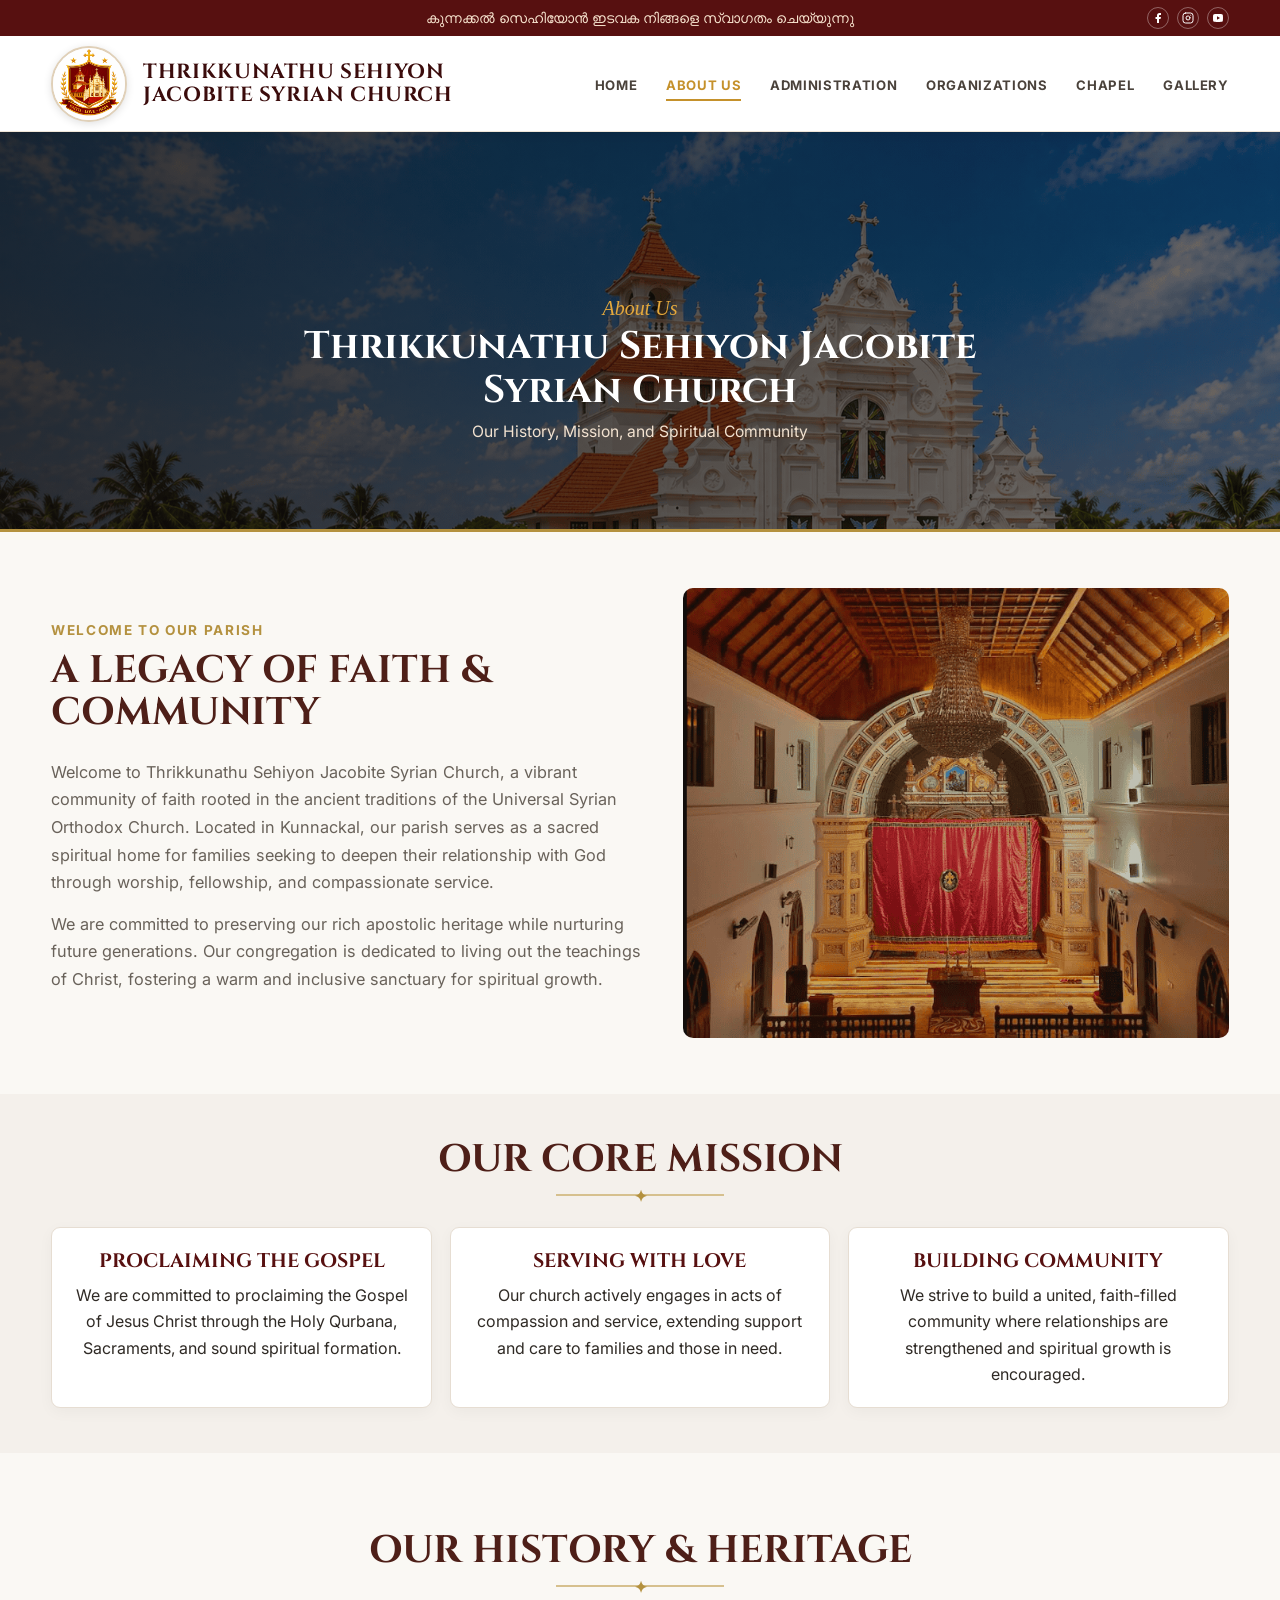
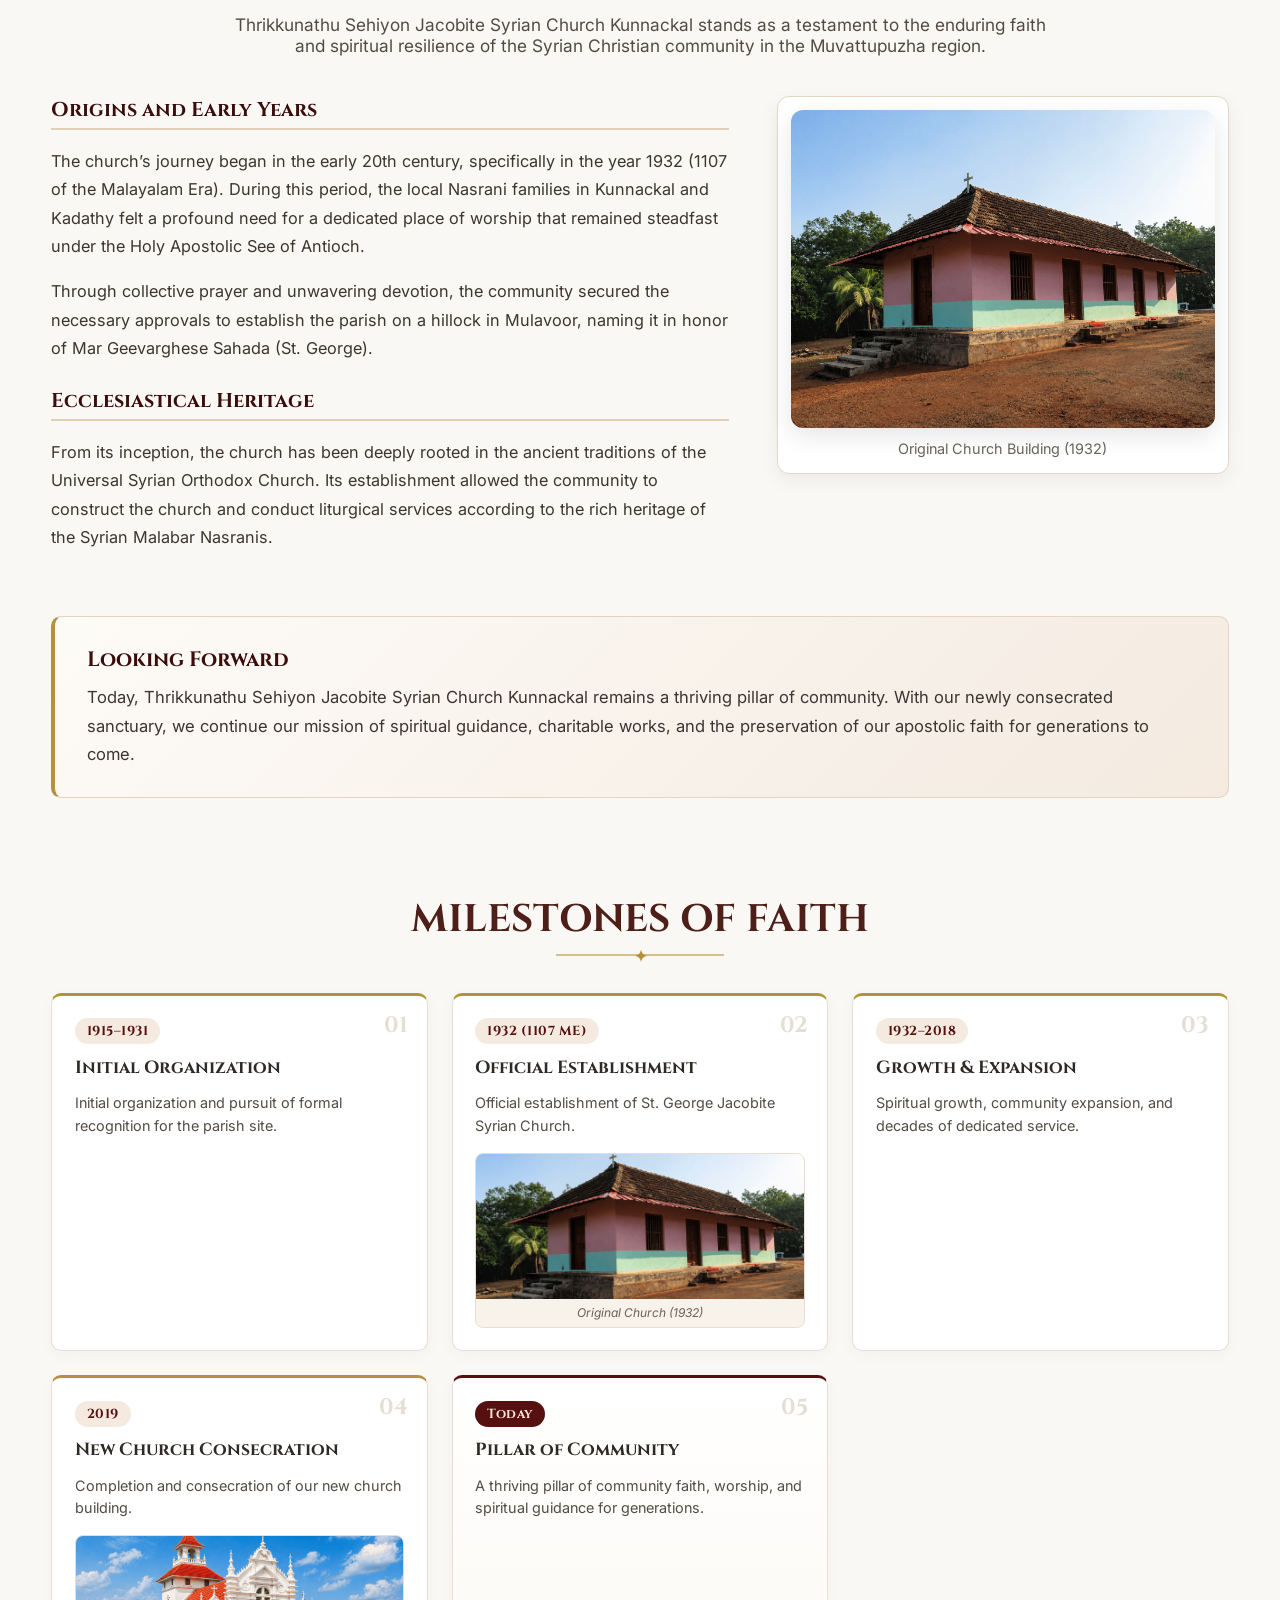
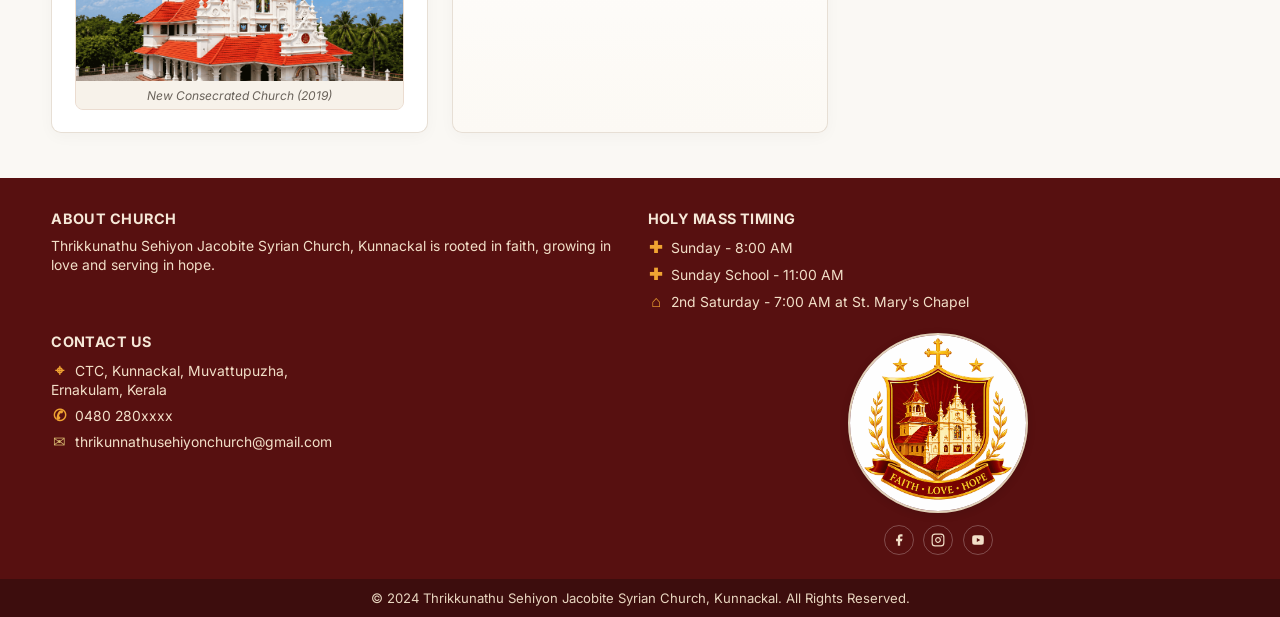
==== about.html @ e8c95713 "changes" ====
<!doctype html>
<html lang="en">

<head>
  <meta charset="UTF-8" />
  <meta name="viewport" content="width=device-width, initial-scale=1.0" />
  <title>About Us - Thrikkunathu Sehiyon Jacobite Syrian Church</title>
  <link rel="preconnect" href="https://fonts.googleapis.com" />
  <link rel="preconnect" href="https://fonts.gstatic.com" crossorigin />
  <link
    href="https://fonts.googleapis.com/css2?family=Cinzel:wght@500;700&family=Inter:wght@400;500;600;700&display=swap"
    rel="stylesheet" />
  <link rel="stylesheet" href="styles.css" />
</head>

<body>
  <header>
    <div class="top-strip">
      <div class="container top-strip-inner">
        <p>കുന്നക്കൽ സെഹിയോൻ ഇടവക നിങ്ങളെ സ്വാഗതം ചെയ്യുന്നു</p>
        <div class="social-icons">
          <a href="https://www.facebook.com/thrikkunnathusehionchurchkunnackal/" target="_blank"
            rel="noopener noreferrer" aria-label="Facebook">
            <svg width="12" height="12" viewBox="0 0 24 24" fill="currentColor">
              <path d="M18 2h-3a5 5 0 0 0-5 5v3H7v4h3v8h4v-8h3l1-4h-4V7a1 1 0 0 1 1-1h3z" />
            </svg>
          </a>
          <a href="https://www.instagram.com/kunnackal_sehiyon_palli/" target="_blank" rel="noopener noreferrer"
            aria-label="Instagram">
            <svg width="12" height="12" viewBox="0 0 24 24" fill="none" stroke="currentColor" stroke-width="2"
              stroke-linecap="round" stroke-linejoin="round">
              <rect x="2" y="2" width="20" height="20" rx="5" ry="5"></rect>
              <path d="M16 11.37A4 4 0 1 1 12.63 8 4 4 0 0 1 16 11.37z"></path>
              <line x1="17.5" y1="6.5" x2="17.51" y2="6.5"></line>
            </svg>
          </a>
          <a href="https://www.youtube.com/watch?v=vTKUabllbGY" target="_blank" rel="noopener noreferrer" aria-label="YouTube">
            <svg width="12" height="12" viewBox="0 0 24 24" fill="currentColor">
              <path
                d="M21.582 6.186a2.506 2.506 0 0 0-1.764-1.774C18.258 4 12 4 12 4s-6.258 0-7.818.412a2.506 2.506 0 0 0-1.764 1.774C2 7.752 2 12 2 12s0 4.248.418 5.814a2.506 2.506 0 0 0 1.764 1.774C5.742 20 12 20 12 20s6.258 0 7.818-.412a2.506 2.506 0 0 0 1.764-1.774C22 16.248 22 12 22 12s0-4.248-.418-5.814zM10 15.464V8.536L16 12l-6 3.464z" />
            </svg>
          </a>
        </div>
      </div>
    </div>

    <div class="nav-wrap">
      <div class="container nav-inner">
        <a class="brand" href="index.html">
          <img class="logo-img" src="assets/images/logos/logo.png" alt="Church logo" />
          <div>
            <h1>THRIKKUNATHU SEHIYON<br /> JACOBITE SYRIAN CHURCH</h1>
          </div>
        </a>
        <input class="menu-toggle" type="checkbox" id="menu-toggle" />
        <label class="menu-btn" for="menu-toggle" aria-label="Toggle menu">
          <span></span>
          <span></span>
          <span></span>
        </label>
        <nav class="site-nav">
          <ul>
            <li><a href="index.html">Home</a></li>
            <li><a class="active" href="about.html">About Us</a></li>
            <li><a href="administration.html">Administration</a></li>
            <li><a href="organizations.html">Organizations</a></li>
            <li><a href="chapel.html">Chapel</a></li>
            <li><a href="gallery.html">Gallery</a></li>
          </ul>
        </nav>
      </div>
    </div>
  </header>

  <main>
    <section class="page-header">
      <div class="container page-header-content">
        <p class="welcome">About Us</p>
        <h2>Thrikkunathu Sehiyon Jacobite Syrian Church</h2>
        <p class="sub">Our History, Mission, and Spiritual Community</p>
      </div>
    </section>
    <section class="about-us section-space">
      <div class="container">
        <div class="about-grid">
          <div class="about-copy">
            <p class="section-tag">Welcome to Our Parish</p>
            <h3>A Legacy of Faith & Community</h3>
            <p>
              Welcome to Thrikkunathu Sehiyon Jacobite Syrian Church, a vibrant community of faith rooted in the ancient
              traditions of the Universal Syrian Orthodox Church. Located in Kunnackal, our parish serves as a sacred
              spiritual home for families seeking to deepen their relationship with God through worship, fellowship, and
              compassionate service.
            </p>
            <p>
              We are committed to preserving our rich apostolic heritage while nurturing future generations. Our
              congregation is dedicated to living out the teachings of Christ, fostering a warm and inclusive sanctuary
              for spiritual growth.
            </p>
          </div>
          <div class="about-image"></div>
        </div>
      </div>
    </section>

    <section class="mission section-space-light">
      <div class="container">
        <h3 class="center-title title-decor">Our Core Mission</h3>
        <div class="mission-grid">
          <div class="mission-card">
            <h4>Proclaiming the Gospel</h4>
            <p>We are committed to proclaiming the Gospel of Jesus Christ through the Holy Qurbana, Sacraments, and
              sound spiritual formation.</p>
          </div>
          <div class="mission-card">
            <h4>Serving with Love</h4>
            <p>Our church actively engages in acts of compassion and service, extending support and care to families and
              those in need.</p>
          </div>
          <div class="mission-card">
            <h4>Building Community</h4>
            <p>We strive to build a united, faith-filled community where relationships are strengthened and spiritual
              growth is encouraged.</p>
          </div>
        </div>
      </div>
    </section>

    <section class="about section-space">
      <div class="container">
        <h3 class="center-title title-decor">Our History & Heritage</h3>
        <p style="text-align: center; max-width: 820px; margin: 0 auto 2.5rem; font-size: 1.08rem; color: #524b43;">
          Thrikkunathu Sehiyon Jacobite Syrian Church Kunnackal stands as a testament to the enduring faith and spiritual
          resilience of the Syrian Christian community in the Muvattupuzha region.
        </p>

        <div class="history-grid">
          <div class="history-text">
            <h4>Origins and Early Years</h4>
            <p>
              The church’s journey began in the early 20th century, specifically in the year 1932 (1107 of the Malayalam
              Era). During this period, the local Nasrani families in Kunnackal and Kadathy felt a profound need for a
              dedicated place of worship that remained steadfast under the Holy Apostolic See of Antioch.
            </p>
            <p>
              Through collective prayer and unwavering devotion, the community secured the necessary approvals to
              establish the parish on a hillock in Mulavoor, naming it in honor of Mar Geevarghese Sahada (St. George).
            </p>

            <h4>Ecclesiastical Heritage</h4>
            <p>
              From its inception, the church has been deeply rooted in the ancient traditions of the Universal Syrian
              Orthodox Church. Its establishment allowed the community to construct the church and conduct liturgical
              services according to the rich heritage of the Syrian Malabar Nasranis.
            </p>
          </div>
          <div class="history-side-image">
            <img src="assets/images/church/oldchurch.png" alt="Original Church Building (1932)" />
            <p>Original Church Building (1932)</p>
          </div>
        </div>

        <div class="about-callout-box">
          <h4>Looking Forward</h4>
          <p>
            Today, Thrikkunathu Sehiyon Jacobite Syrian Church Kunnackal remains a thriving pillar of community. With our newly consecrated
            sanctuary, we continue our mission of spiritual guidance, charitable works, and the preservation of our
            apostolic faith for generations to come.
          </p>
        </div>
      </div>
    </section>

    <section class="milestones section-space-light">
      <div class="container">
        <h3 class="center-title title-decor">Milestones of Faith</h3>
        <div class="milestones-grid">
          <article class="milestone-card">
            <span class="milestone-step">01</span>
            <div class="milestone-header">
              <span class="milestone-year">1915–1931</span>
              <h4>Initial Organization</h4>
            </div>
            <p>Initial organization and pursuit of formal recognition for the parish site.</p>
          </article>

          <article class="milestone-card has-media">
            <span class="milestone-step">02</span>
            <div class="milestone-header">
              <span class="milestone-year">1932 (1107 ME)</span>
              <h4>Official Establishment</h4>
            </div>
            <p>Official establishment of St. George Jacobite Syrian Church.</p>
            <div class="milestone-media">
              <img src="assets/images/church/oldchurch.png" alt="Original Church Building (1932)" />
              <span class="media-tag">Original Church (1932)</span>
            </div>
          </article>

          <article class="milestone-card">
            <span class="milestone-step">03</span>
            <div class="milestone-header">
              <span class="milestone-year">1932–2018</span>
              <h4>Growth & Expansion</h4>
            </div>
            <p>Spiritual growth, community expansion, and decades of dedicated service.</p>
          </article>

          <article class="milestone-card has-media">
            <span class="milestone-step">04</span>
            <div class="milestone-header">
              <span class="milestone-year">2019</span>
              <h4>New Church Consecration</h4>
            </div>
            <p>Completion and consecration of our new church building.</p>
            <div class="milestone-media">
              <img src="assets/images/church/newchurch.png" alt="Newly Consecrated Church (2019)" />
              <span class="media-tag">New Consecrated Church (2019)</span>
            </div>
          </article>

          <article class="milestone-card current">
            <span class="milestone-step">05</span>
            <div class="milestone-header">
              <span class="milestone-year current-tag">Today</span>
              <h4>Pillar of Community</h4>
            </div>
            <p>A thriving pillar of community faith, worship, and spiritual guidance for generations.</p>
          </article>
        </div>
      </div>
    </section>
    <footer>
      <div class="footer-main">
        <div class="container footer-grid">
          <div class="footer-about">
            <h6>About Church</h6>
            <p>
              Thrikkunathu Sehiyon Jacobite Syrian Church, Kunnackal is rooted
              in faith, growing in love and serving in hope.
            </p>
          </div>
          <div class="footer-mass">
            <h6>Holy Mass Timing</h6>
            <p><span class="ficon ficon-contact">✚</span>Sunday - 8:00 AM</p>
            <p><span class="ficon ficon-contact">✚</span>Sunday School - 11:00 AM</p>
            <p><span class="ficon ficon-contact">⌂</span>2nd Saturday - 7:00 AM at St. Mary's Chapel</p>
          </div>
          <div class="footer-contact">
            <h6>Contact Us</h6>
            <p>
              <span class="ficon ficon-contact">⌖</span>CTC, Kunnackal, Muvattupuzha,<br />
              Ernakulam, Kerala
            </p>
            <p><span class="ficon ficon-contact">✆</span>0480 280xxxx</p>
            <p><span class="ficon">✉</span><a href="mailto:thrikunnathusehiyonchurch@gmail.com">thrikunnathusehiyonchurch@gmail.com</a></p>
          </div>

          <div class="footer-brand">
            <div class="footer-logos">
              <img class="logo-img lg" src="assets/images/logos/logo.png" alt="Church logo" />
            </div>
            <!-- <p>THRIKKUNATHU SEHIYON JACOBITE SYRIAN CHURCH KUNNACKAL</p> -->
            <div class="footer-social-links">
              <a href="https://www.facebook.com/thrikkunnathusehionchurchkunnackal/" target="_blank"
                rel="noopener noreferrer" aria-label="Facebook">
                <svg width="14" height="14" viewBox="0 0 24 24" fill="currentColor">
                  <path d="M18 2h-3a5 5 0 0 0-5 5v3H7v4h3v8h4v-8h3l1-4h-4V7a1 1 0 0 1 1-1h3z" />
                </svg>
              </a>
              <a href="https://www.instagram.com/kunnackal_sehiyon_palli/" target="_blank" rel="noopener noreferrer"
                aria-label="Instagram">
                <svg width="14" height="14" viewBox="0 0 24 24" fill="none" stroke="currentColor" stroke-width="2"
                  stroke-linecap="round" stroke-linejoin="round">
                  <rect x="2" y="2" width="20" height="20" rx="5" ry="5"></rect>
                  <path d="M16 11.37A4 4 0 1 1 12.63 8 4 4 0 0 1 16 11.37z"></path>
                  <line x1="17.5" y1="6.5" x2="17.51" y2="6.5"></line>
                </svg>
              </a>
              <a href="https://www.youtube.com/watch?v=vTKUabllbGY" target="_blank" rel="noopener noreferrer" aria-label="YouTube">
                <svg width="14" height="14" viewBox="0 0 24 24" fill="currentColor">
                  <path
                    d="M21.582 6.186a2.506 2.506 0 0 0-1.764-1.774C18.258 4 12 4 12 4s-6.258 0-7.818.412a2.506 2.506 0 0 0-1.764 1.774C2 7.752 2 12 2 12s0 4.248.418 5.814a2.506 2.506 0 0 0 1.764 1.774C5.742 20 12 20 12 20s6.258 0 7.818-.412a2.506 2.506 0 0 0 1.764-1.774C22 16.248 22 12 22 12s0-4.248-.418-5.814zM10 15.464V8.536L16 12l-6 3.464z" />
                </svg>
              </a>
            </div>
          </div>
        </div>
      </div>
      <div class="copyright">
        © 2024 Thrikkunathu Sehiyon Jacobite Syrian Church, Kunnackal. All
        Rights Reserved.
      </div>
    </footer>
</body>

</html>
---- styles.css ----
:root {
  --maroon: #571010;
  --gold: #b4913f;
  --text: #2f2a25;
  --muted: #69625a;
  --cream: #f4f0eb;
  --white: #ffffff;
}

* {
  box-sizing: border-box;
}

img {
  max-width: 100%;
  height: auto;
  display: block;
}

body {
  margin: 0;
  font-family: "Inter", sans-serif;
  color: var(--text);
  background: #faf8f4;
}

.container {
  width: min(1180px, 92%);
  margin: 0 auto;
}

.top-strip {
  background: var(--maroon);
  color: #f8e4cf;
  font-size: 0.88rem;
}

.top-strip-inner {
  min-height: 36px;
  display: flex;
  align-items: center;
  justify-content: center;
  gap: 1rem;
  position: relative;
}

.top-strip p {
  margin: 0;
  text-align: center;
}

.social-icons {
  display: flex;
  gap: 0.5rem;
  position: absolute;
  right: 0;
}

.social-icons a {
  width: 22px;
  height: 22px;
  border-radius: 50%;
  display: grid;
  place-items: center;
  text-decoration: none;
  color: #fff;
  font-weight: 700;
  border: 1px solid rgba(255, 255, 255, 0.35);
  transition: all 0.2s ease;
}

.social-icons a:hover {
  background: rgba(255, 255, 255, 0.2);
  border-color: rgba(255, 255, 255, 0.85);
  transform: translateY(-1px);
}

.social-icons a svg {
  display: block;
}

.footer-social-links {
  display: flex;
  justify-content: center;
  gap: 0.6rem;
  margin-top: 0.75rem;
}

.footer-social-links a {
  width: 30px;
  height: 30px;
  border-radius: 50%;
  display: grid;
  place-items: center;
  color: #f2dfc8;
  border: 1px solid rgba(255, 255, 255, 0.25);
  text-decoration: none;
  transition: all 0.2s ease;
}

.footer-social-links a:hover {
  background: rgba(255, 255, 255, 0.15);
  color: #fff;
  border-color: #d9ba72;
  transform: translateY(-2px);
}

.footer-social-links a svg {
  display: block;
}


header {
  position: relative;
  z-index: 100;
  background: #ffffff;
  box-shadow: 0 3px 12px rgba(0, 0, 0, 0.08);
}

.nav-wrap {
  position: relative;
  background: #ffffff;
  border-bottom: 1px solid #f0e6d8;
}

.nav-inner {
  min-height: 90px;
  display: flex;
  align-items: center;
  justify-content: space-between;
  gap: 1.4rem;
  padding: 0.6rem 0;
}

.brand {
  text-decoration: none;
  display: flex;
  align-items: center;
  gap: 1rem;
  color: inherit;
}

.logo-img {
  width: 76px;
  height: 76px;
  border-radius: 50%;
  border: 2px solid #e0d0b8;
  box-shadow: 0 2px 8px rgba(0, 0, 0, 0.12);
  object-fit: cover;
  background: #ffffff;
  display: block;
}

.logo-img.lg {
  width: 180px;
  height: 180px;
  border-radius: 50%;
  background-size: cover;
}

.brand h1 {
  margin: 0;
  font: 700 clamp(1.15rem, 1.6vw, 1.7rem) / 1.1 "Cinzel", serif;
  letter-spacing: 0.03em;
  color: #3b0c0c;
  text-transform: uppercase;
}

.brand p {
  margin: 0.35rem 0 0;
  font-size: 0.68rem;
  font-weight: 700;
  letter-spacing: 0.14em;
  color: #c5912b;
  text-align: center;
  text-transform: uppercase;
}

.brand p::before {
  content: "+ \2014\a0";
}

.brand p::after {
  content: "\a0\2014 +";
}

nav ul {
  margin: 0;
  padding: 0;
  list-style: none;
  display: flex;
  flex-wrap: wrap;
  justify-content: flex-end;
  align-items: center;
  gap: 1.8rem;
}

nav a {
  text-decoration: none;
  color: #4a423b;
  text-transform: uppercase;
  font-size: 0.82rem;
  font-weight: 700;
  letter-spacing: 0.05em;
  padding-bottom: 0.4rem;
  border-bottom: 2px solid transparent;
  transition: all 0.2s ease;
}

nav a.active,
nav a:hover {
  color: #c5912b;
  border-bottom-color: #c5912b;
}

.menu-toggle,
.menu-btn {
  display: none;
}

.hero {
  width: 100%;
  margin-inline: auto;
  aspect-ratio: 1320 / 680;
  min-height: 520px;
  background:
    url("assets/images/heroes/hero1.png") center 82% / cover no-repeat;
  position: relative;
  border-radius: 6px;
  overflow: hidden;
  max-height: 875px;
}

/* Inner Pages Compact Banner */
.page-header {
  background:
    linear-gradient(to right, rgba(16, 12, 10, 0.82) 0%, rgba(16, 12, 10, 0.6) 100%),
    url("assets/images/heroes/hero1.png") center 10% / cover no-repeat;
  padding-top: 135px;
  padding-bottom: 3.5rem;
  min-height: 400px;
  display: flex;
  align-items: center;
  justify-content: center;
  color: #ffffff;
  text-align: center;
  position: relative;
  border-bottom: 3px solid var(--gold);
}

.page-header-content {
  max-width: 800px;
  margin: 0 auto;
}

.page-header .welcome {
  color: #e5a93c;
  font-size: 1.25rem;
  margin-bottom: 0.3rem;
}

.page-header h2 {
  margin: 0.2rem 0 0.5rem;
  font: 700 clamp(1.6rem, 3vw, 2.4rem) / 1.15 "Cinzel", serif;
  color: #ffffff;
}

.page-header .sub {
  color: #f2e2d0;
  font-size: 0.98rem;
  margin: 0;
}

.hero-overlay {
  height: 100%;
  min-height: 100%;
  background: linear-gradient(to right, rgba(16, 12, 10, 0.78) 0%, rgba(16, 12, 10, 0.4) 55%, rgba(16, 12, 10, 0.05) 100%);
  display: flex;
  flex-direction: column;
  justify-content: center;
  padding-top: clamp(2rem, 4vw, 4rem);
  padding-bottom: clamp(0.8rem, 2vw, 1.8rem);
}

.hero-content {
  color: #f6ede2;
  padding-block: clamp(1rem, 2.2vw, 2.2rem);
}

.hero-content>* {
  max-width: 620px;
}

.welcome {
  margin: 0;
  font-family: Georgia, "Times New Roman", serif;
  font-style: italic;
  font-size: clamp(1.4rem, 2.2vw, 2rem);
  color: #f3a209;
}

.hero h2,
.hero .sub {
  transition: opacity 0.38s ease, transform 0.38s cubic-bezier(0.165, 0.84, 0.44, 1);
  will-change: opacity, transform;
}

.hero-content.text-animating h2,
.hero-content.text-animating .sub {
  opacity: 0;
  transform: translateY(10px);
}

.hero h2 {
  margin: 0.5rem 0 0.8rem;
  font: 700 clamp(1.7rem, 3.4vw, 3rem) / 1.16 "Cinzel", serif;
}

.sub {
  margin: 0;
  font-size: clamp(0.95rem, 1.3vw, 1.12rem);
  line-height: 1.45;
}

.btn-primary,
.btn-outline {
  display: inline-block;
  margin-top: 1.5rem;
  text-decoration: none;
  text-transform: uppercase;
  letter-spacing: 0.05em;
  font-weight: 600;
  font-size: 0.85rem;
  border-radius: 4px;
  transition: 0.2s ease;
}

.btn-primary {
  background: #6d2020;
  color: #fff;
  padding: 0.85rem 1.1rem;
}

.btn-primary:hover {
  background: #853434;
}

/* Hero Overlay Quick Info Floating Cards */
.hero-cards-wrap {
  margin-top: auto;
  margin-bottom: 1.2rem;
  z-index: 5;
}

.hero-cards-grid {
  display: grid;
  grid-template-columns: repeat(auto-fit, minmax(260px, 1fr));
  gap: 1.1rem;
}

.hero-card {
  background: rgba(30, 20, 14, 0.88);
  backdrop-filter: blur(16px);
  -webkit-backdrop-filter: blur(16px);
  border: 1px solid rgba(229, 169, 60, 0.35);
  border-radius: 12px;
  padding: 1.15rem 1.25rem;
  display: flex;
  align-items: flex-start;
  gap: 0.9rem;
  color: #ffffff;
  transition: all 0.3s cubic-bezier(0.165, 0.84, 0.44, 1);
  box-shadow: 0 8px 24px rgba(0, 0, 0, 0.28);
}

.hero-card:hover {
  transform: translateY(-4px);
  background: rgba(28, 20, 14, 0.72);
  border-color: rgba(229, 169, 60, 0.65);
  box-shadow: 0 12px 30px rgba(0, 0, 0, 0.4);
}

.hero-card.highlight-card {
  background: rgba(18, 14, 10, 0.55);
  border-color: rgba(229, 169, 60, 0.45);
}

.hero-card-icon {
  font-size: 1.45rem;
  line-height: 1;
  background: rgba(255, 255, 255, 0.12);
  width: 42px;
  height: 42px;
  border-radius: 50%;
  display: grid;
  place-items: center;
  flex-shrink: 0;
  border: 1px solid rgba(255, 255, 255, 0.2);
}

.hero-card-info {
  flex: 1;
}

.hero-card-tag {
  display: block;
  font-size: 0.68rem;
  font-weight: 700;
  text-transform: uppercase;
  letter-spacing: 0.1em;
  color: #e5a93c;
  margin-bottom: 0.2rem;
}

.hero-card h4 {
  margin: 0 0 0.3rem;
  font: 700 1.02rem "Cinzel", serif;
  color: #ffffff;
  line-height: 1.25;
}

.hero-card p {
  margin: 0;
  font-size: 0.86rem;
  line-height: 1.4;
  color: rgba(255, 255, 255, 0.92);
}

.verse-quote {
  font-style: italic;
  font-family: Georgia, serif;
}

.verse-ref,
.qurbana-loc,
.visit-dist {
  display: block;
  font-size: 0.76rem;
  color: rgba(255, 255, 255, 0.72);
  margin-top: 0.25rem;
}

.qurbana-time {
  font-weight: 600;
  color: #f8e4cf;
}

.btn-primary:hover {
  background: #853434;
}

.slider-dots {
  margin-top: auto;
  padding-bottom: 0.5rem;
  text-align: center;
}

.slider-dots span {
  width: 10px;
  height: 10px;
  margin-inline: 4px;
  border-radius: 50%;
  display: inline-block;
  background: rgba(255, 255, 255, 0.5);
}

.slider-dots span.active {
  background: #fff;
}

.section-space {
  padding: 3.5rem 0;
}

.section-space-light {
  padding: 2.8rem 0;
  background: var(--cream);
}

/* Mass Video Recording Section */
.mass-recording {
  background: #ffffff;
  text-align: center;
}

.video-container {
  max-width: 800px;
  margin: 1.5rem auto 0;
  position: relative;
  width: 100%;
  aspect-ratio: 16 / 9;
  border-radius: 12px;
  overflow: hidden;
  box-shadow: 0 10px 30px rgba(0, 0, 0, 0.12);
  background: #000;
}

.video-container iframe {
  position: absolute;
  top: 0;
  left: 0;
  width: 100%;
  height: 100%;
  border: 0;
}


/* Milestones Section Styling - Modern Compact Grid */
.milestones {
  background: #faf8f4;
}

.milestones-grid {
  display: grid;
  grid-template-columns: repeat(auto-fit, minmax(280px, 1fr));
  gap: 1.5rem;
  margin-top: 2.2rem;
  align-items: stretch;
}

.milestone-card {
  background: var(--white);
  border: 1px solid #e7dfd5;
  border-top: 3px solid var(--gold);
  border-radius: 10px;
  padding: 1.4rem 1.4rem;
  position: relative;
  display: flex;
  flex-direction: column;
  box-shadow: 0 4px 15px rgba(0, 0, 0, 0.03);
  transition: all 0.28s ease;
}

.milestone-card:hover {
  transform: translateY(-4px);
  box-shadow: 0 10px 25px rgba(87, 16, 16, 0.1);
  border-color: var(--gold);
}

.milestone-card.current {
  border-top-color: var(--maroon);
  background: linear-gradient(180deg, #ffffff 0%, #fcf9f4 100%);
}

.milestone-step {
  position: absolute;
  top: 1.1rem;
  right: 1.2rem;
  font-family: "Cinzel", serif;
  font-size: 1.4rem;
  font-weight: 700;
  color: #e5ded4;
  line-height: 1;
}

.milestone-header {
  margin-bottom: 0.8rem;
}

.milestone-year {
  display: inline-block;
  background: #f4eae0;
  color: var(--maroon);
  font-family: "Cinzel", serif;
  font-weight: 700;
  font-size: 0.82rem;
  padding: 0.25rem 0.75rem;
  border-radius: 14px;
  margin-bottom: 0.5rem;
  letter-spacing: 0.04em;
}

.milestone-year.current-tag {
  background: var(--maroon);
  color: #f8e4cf;
}

.milestone-card h4 {
  margin: 0.2rem 0 0;
  font: 700 1.1rem "Cinzel", serif;
  color: var(--text);
}

.milestone-card p {
  margin: 0;
  font-size: 0.9rem;
  line-height: 1.55;
  color: #524c44;
}

.milestone-media {
  margin-top: 1rem;
  border-radius: 8px;
  overflow: hidden;
  background: #f5f0e8;
  border: 1px solid #ebdcd0;
}

.milestone-media img {
  width: 100%;
  height: 145px;
  object-fit: cover;
  display: block;
  transition: transform 0.35s ease;
}

.milestone-card:hover .milestone-media img {
  transform: scale(1.05);
}

.media-tag {
  display: block;
  padding: 0.4rem 0.6rem;
  font-size: 0.75rem;
  font-style: italic;
  color: var(--muted);
  text-align: center;
  background: #f7f2ea;
}

.about {
  padding-top: 4.8rem;
  position: relative;
  z-index: 1;
}

.about-grid {
  display: grid;
  grid-template-columns: 1.1fr 1fr;
  gap: 2rem;
  align-items: center;
}

.about-image {
  min-height: 450px;
  border-radius: 10px;
  background:
    linear-gradient(rgba(54, 40, 20, 0.25), rgba(54, 40, 20, 0.25)),
    url("assets/images/about/about.png") center 56% / cover no-repeat;
}

.about-copy .section-tag {
  color: var(--gold);
  text-transform: uppercase;
  font-weight: 700;
  font-size: 0.85rem;
  letter-spacing: 0.12em;
  margin-bottom: 0.5rem;
  display: block;
}

h3 {
  margin: 0 0 0.9rem;
  font: 700 2.4rem/1.1 "Cinzel", serif;
  color: #4e1f18;
  text-transform: uppercase;
}

.highlight-text {
  color: var(--gold);
  font-size: 1.15em;
  display: inline-block;
  line-height: 1;
}

.about-copy h3 {
  font-size: clamp(1.8rem, 3vw, 2.6rem);
  margin-bottom: 1.5rem;
}

.about-copy p {
  color: var(--muted);
  font-size: 1.02rem;
  line-height: 1.7;
  margin: 0 0 0.85rem;
}

.btn-outline {
  color: #4a3820;
  border: 1px solid #ccb995;
  padding: 0.75rem 1rem;
}

.btn-outline:hover {
  background: #f6efe3;
}

/* About Page Specific Layout & Typography */
.mission-grid {
  display: grid;
  grid-template-columns: repeat(3, minmax(0, 1fr));
  gap: 1.5rem;
  margin-top: 1.8rem;
}

.mission-card {
  background: #ffffff;
  border: 1px solid #ebdcd0;
  border-top: 3px solid var(--maroon);
  border-radius: 10px;
  padding: 1.75rem 1.5rem;
  box-shadow: 0 4px 15px rgba(0, 0, 0, 0.04);
  transition: all 0.3s ease;
}

.mission-card:hover {
  transform: translateY(-4px);
  box-shadow: 0 10px 25px rgba(0, 0, 0, 0.08);
  border-top-color: var(--gold);
}

.mission-card h4 {
  margin: 0 0 0.75rem;
  font: 700 1.22rem "Cinzel", serif;
  color: #3b0c0c;
}

.mission-card p {
  margin: 0;
  font-size: 0.98rem;
  line-height: 1.65;
  color: #4a423b;
}

.history-grid {
  display: grid;
  grid-template-columns: 1.2fr 0.8fr;
  gap: 2.5rem;
  align-items: flex-start;
  margin-top: 1.5rem;
}

.history-text h4 {
  margin: 1.5rem 0 0.6rem;
  font: 700 1.25rem "Cinzel", serif;
  color: #3b0c0c;
  border-bottom: 2px solid #e0d0b8;
  padding-bottom: 0.35rem;
}

.history-text h4:first-child {
  margin-top: 0;
}

.history-text p {
  font-size: 1.02rem;
  line-height: 1.75;
  color: #3c3530;
  margin-bottom: 1rem;
}

.history-side-image {
  background: #ffffff;
  border: 1px solid #e2d7c7;
  border-radius: 12px;
  padding: 0.8rem;
  box-shadow: 0 6px 20px rgba(0, 0, 0, 0.06);
}

.history-side-image img {
  width: 100%;
  border-radius: 8px;
  display: block;
}

.history-side-image p {
  margin: 0.6rem 0 0.2rem;
  font-size: 0.85rem;
  color: #706557;
  text-align: center;
}

.about-callout-box {
  background: linear-gradient(135deg, #fdfbf7 0%, #f4eae0 100%);
  border: 1px solid #e2d4c0;
  border-left: 4px solid var(--gold);
  border-radius: 10px;
  padding: 1.8rem 2rem;
  margin-top: 2.5rem;
}

.about-callout-box h4 {
  margin: 0 0 0.6rem;
  font: 700 1.3rem "Cinzel", serif;
  color: #3b0c0c;
}

.about-callout-box p {
  margin: 0;
  font-size: 1.04rem;
  line-height: 1.7;
  color: #3c3530;
}

.timeline {
  position: relative;
  max-width: 800px;
  margin: 0 auto;
  padding: 2rem 0;
}

.timeline::before {
  content: '';
  position: absolute;
  left: 50%;
  top: 0;
  bottom: 0;
  width: 2px;
  background: var(--gold);
  transform: translateX(-50%);
}

.timeline-item {
  position: relative;
  margin-bottom: 2rem;
  width: 50%;
  padding-right: 2rem;
}

.timeline-item:nth-child(even) {
  left: 50%;
  padding-left: 2rem;
  padding-right: 0;
}

.timeline-item::before {
  content: '';
  position: absolute;
  top: 1rem;
  right: -0.5rem;
  width: 1rem;
  height: 1rem;
  background: var(--gold);
  border-radius: 50%;
  border: 3px solid #fff;
  box-shadow: 0 0 0 3px var(--maroon);
}

.timeline-item:nth-child(even)::before {
  left: -0.5rem;
  right: auto;
}

.timeline-content {
  background: #fff;
  padding: 1.5rem;
  border-radius: 8px;
  box-shadow: 0 2px 10px rgba(0, 0, 0, 0.1);
  border-left: 4px solid var(--gold);
}

.timeline-content h4 {
  margin: 0 0 0.5rem;
  color: var(--maroon);
  font-size: 1.1rem;
  font-weight: 600;
}

.timeline-content p {
  margin: 0;
  color: var(--muted);
  line-height: 1.6;
}

.center-title {
  text-align: center;
  margin-bottom: 1.55rem;
}

.title-decor {
  position: relative;
  padding-bottom: 1.05rem;
}

.title-decor::before {
  content: "";
  position: absolute;
  left: 50%;
  bottom: 0.14rem;
  transform: translateX(-50%);
  width: 168px;
  height: 2px;
  background: #d6c08e;
}

.title-decor::after {
  content: "✦";
  position: absolute;
  left: 50%;
  bottom: -0.45rem;
  transform: translateX(-50%);
  color: #b4913f;
  font-size: 1rem;
  line-height: 1;
  padding-inline: 0.45rem;
}

.mass .title-decor::after {
  background: var(--cream);
}

.people .title-decor::after {
  background: #faf8f4;
}

.mass-grid {
  display: grid;
  grid-template-columns: repeat(3, minmax(0, 1fr));
  gap: 1.1rem;
}

.mass-card {
  background: #fff;
  border: 1px solid #e6ddd2;
  border-radius: 9px;
  padding: 1.25rem 1.35rem;
  display: flex;
  align-items: center;
  gap: 1.1rem;
}

.mass-icon {
  width: 82px;
  height: 82px;
  background: #5d1a1a;
  color: #fff;
  border-radius: 50%;
  display: grid;
  place-items: center;
  font-size: 1.95rem;
  flex-shrink: 0;
}

.mass-icon img {
  width: 54%;
  height: 54%;
  object-fit: contain;
  display: block;
}

.mass-card h4 {
  margin: 0;
  font: 700 1.22rem "Cinzel", serif;
  text-transform: uppercase;
}

.mass-card p {
  margin: 0.25rem 0;
  font-size: 1rem;
}

.mass-card strong {
  font-size: 1.12rem;
}

.people-grid {
  display: grid;
  grid-template-columns: repeat(5, minmax(0, 1fr));
  gap: 0.95rem;
}

.people-grid.center {
  display: flex;
  flex-wrap: wrap;
  justify-content: center;
}

.people-grid.center .person-card {
  flex: 0 1 210px;
}

.person-card {
  background: #fff;
  border: 1px solid #e5ddd2;
  border-radius: 6px;
  text-align: center;
  padding: 0.75rem 0.65rem 0.85rem;
}

.thumb {
  width: 100%;
  aspect-ratio: 1 / 1;
  border-radius: 4px;
  background-color: #d9d5ce;
  background-position: center;
  background-size: cover;
  background-repeat: no-repeat;
}

.thumb-vicar {
  background-image: url("assets/images/people/vicar.png");
  background-position: top;
}

.thumb-priest {
  background-image: url("assets/images/people/priest.jpg");
}

.thumb-trustee-1 {
  background-image: url("assets/images/people/trustee-1.png");
}

.thumb-trustee-2 {
  background-image: url("assets/images/people/trustee-2.jpeg");
}

.thumb-committee {
  background-image: url("assets/images/people/committee.jpg");
}

.thumb-committee-1 {
  background-image: url("assets/images/people/committee-member1.png");
}

.thumb-committee-2 {
  background-image: url("assets/images/people/committee-member2.png");
}

.thumb-committee-3 {
  background-image: url("assets/images/people/committee-member3.jpg");
}

.thumb-committee-4 {
  background-image: url("assets/images/people/committee-member4.jpg");
}

.thumb-committee-5 {
  background-image: url("assets/images/people/committee-member5.jpg");
}

.thumb-committee-6 {
  background-image: url("assets/images/people/committee-member6.jpg");
}

.thumb-committee-7 {
  background-image: url("assets/images/people/committee-member7.jpg");
}

.thumb-committee-8 {
  background-image: url("assets/images/people/committee-member8.jpg");
}

.thumb-committee-9 {
  background-image: url("assets/images/people/committee-member8.jpg");
}

.thumb-committee-10 {
  background-image: url("assets/images/people/committee-member10.jpg");
}

.thumb-advisory-committee-1 {
  background-image: url("assets/images/people/advisory-committee-member1.png");
}

.thumb-advisory-committee-2 {
  background-image: url("assets/images/people/advisory-committee-member2.jpg");
}

.thumb-advisory-committee-3 {
  background-image: url("assets/images/people/advisory-committee-member3.jpg");
}

.thumb-kappiyar-1 {
  background-image: url("assets/images/people/kappiyar1.jpg");
}

.thumb-kappiyar-2 {
  background-image: url("assets/images/people/kappiyar1.jpg");
}

.thumb-kappiyar-3 {
  background-image: url("assets/images/people/kappiyar3.jpg");
}

.thumb-kappiyar-4 {
  background-image: url("assets/images/people/kappiyar3.jpg");
}

.thumb-kappiyar-5 {
  background-image: url("assets/images/people/kappiyar5.jpg");
}

.person-card h5 {
  margin: 0 0 0.5rem;
  font: 700 0.84rem "Cinzel", serif;
  color: #3f221c;
  letter-spacing: 0.01em;
  text-transform: uppercase;
}

.person-card p {
  margin: 0.48rem 0 0;
  color: #4f4a44;
  font-size: 0.9rem;
}

.people-note {
  margin: 0.9rem 0 0;
  text-align: center;
  color: #686159;
  font-size: 0.95rem;
}

.mission-grid {
  display: grid;
  grid-template-columns: repeat(3, minmax(0, 1fr));
  gap: 1.1rem;
}

.mission-card {
  background: #fff;
  border: 1px solid #e6ddd2;
  border-radius: 9px;
  padding: 1.25rem 1.35rem;
  text-align: center;
}

.mission-card h4 {
  margin: 0 0 0.5rem;
  font: 700 1.22rem "Cinzel", serif;
  text-transform: uppercase;
  color: var(--maroon);
}

.mission-card p {
  margin: 0;
  font-size: 1rem;
  color: var(--text);
}

@media (max-width: 720px) {
  .mission-card {
    padding: 1rem;
  }

  .mission-card h4 {
    font-size: 1rem;
    margin-bottom: 0.75rem;
  }

  .mission-card p {
    font-size: 0.9rem;
    line-height: 1.4;
  }

  .section-space {
    padding: 2rem 0;
  }

  .section-space-light {
    padding: 1.8rem 0;
  }

  .about p {
    font-size: 0.95rem;
    line-height: 1.6;
    margin-bottom: 1.2rem;
  }
}

.gallery-grid {
  display: grid;
  grid-template-columns: repeat(auto-fit, minmax(300px, 1fr));
  gap: 1.5rem;
}

.gallery-item {
  position: relative;
  border-radius: 10px;
  overflow: hidden;
  background: #f5f5f5;
  aspect-ratio: 4 / 3;
}

.gallery-item img {
  width: 100%;
  height: 100%;
  object-fit: cover;
  display: block;
  transition: transform 0.3s ease;
}

.gallery-item:hover img {
  transform: scale(1.05);
}

.gallery-overlay {
  position: absolute;
  bottom: 0;
  left: 0;
  right: 0;
  background: linear-gradient(to top, rgba(0, 0, 0, 0.8), transparent);
  color: white;
  padding: 1rem;
  transform: translateY(100%);
  transition: transform 0.3s ease;
}

.gallery-item:hover .gallery-overlay {
  transform: translateY(0);
}

.gallery-overlay p {
  margin: 0;
  font-size: 1.1rem;
  font-weight: 600;
}

.chapel-content {
  display: grid;
  grid-template-columns: 1fr 1fr;
  gap: 2rem;
  align-items: center;
  margin-bottom: 2rem;
}

.chapel-text p {
  margin-bottom: 1rem;
  line-height: 1.6;
}

.chapel-image img {
  width: 100%;
  border-radius: 10px;
  box-shadow: 0 4px 12px rgba(0, 0, 0, 0.1);
}

.chapel-intro {
  text-align: center;
  margin-bottom: 2rem;
  font-size: 1.1rem;
  color: var(--text);
}

.significance-grid {
  display: grid;
  grid-template-columns: repeat(auto-fit, minmax(250px, 1fr));
  gap: 1.5rem;
}

.significance-item {
  background: #fff;
  border: 1px solid #e6ddd2;
  border-radius: 9px;
  padding: 1.5rem;
  text-align: center;
}

.significance-item h4 {
  margin: 0 0 0.75rem;
  font: 700 1.22rem "Cinzel", serif;
  text-transform: uppercase;
  color: var(--maroon);
}

.significance-item p {
  margin: 0;
  font-size: 1rem;
  color: var(--text);
  line-height: 1.5;
}

.chapels-intro {
  text-align: center;
  margin-bottom: 4rem;
  font-size: 1.1rem;
  color: var(--text);
  max-width: 600px;
  margin-left: auto;
  margin-right: auto;
}

/* Chapel Page Redesign */
.chapel-featured-section {
  display: flex;
  flex-direction: column;
  gap: 5rem;
}

.chapel-featured-card {
  display: flex;
  align-items: center;
  gap: 4rem;
  background: #fff;
  border-radius: 20px;
  overflow: hidden;
  box-shadow: 0 15px 40px rgba(87, 16, 16, 0.08);
  transition: transform 0.4s cubic-bezier(0.165, 0.84, 0.44, 1);
}

.chapel-featured-card:hover {
  transform: translateY(-8px);
  box-shadow: 0 20px 50px rgba(87, 16, 16, 0.12);
}

.chapel-featured-card.reverse {
  flex-direction: row-reverse;
}

.chapel-featured-image {
  flex: 1.1;
  height: 450px;
  overflow: hidden;
}

.chapel-featured-image img {
  width: 100%;
  height: 100%;
  object-fit: cover;
  transition: transform 0.6s ease;
}

.chapel-featured-card:hover .chapel-featured-image img {
  transform: scale(1.05);
}

.chapel-featured-content {
  flex: 0.9;
  padding: 3rem;
}

.chapel-tag {
  display: inline-block;
  color: var(--gold);
  font-weight: 700;
  font-size: 0.85rem;
  text-transform: uppercase;
  letter-spacing: 2px;
  margin-bottom: 1rem;
}

.chapel-featured-content h4 {
  font: 700 2.2rem "Cinzel", serif;
  color: var(--maroon);
  margin: 0 0 1.5rem;
  line-height: 1.2;
}

.chapel-featured-content p {
  font-size: 1.1rem;
  line-height: 1.7;
  color: var(--text);
  margin-bottom: 2rem;
}

.chapel-featured-details {
  border-top: 1px solid #f0e8de;
  padding-top: 1.5rem;
}

.detail-item {
  display: flex;
  flex-direction: column;
  gap: 0.4rem;
}

.detail-item strong {
  color: var(--maroon);
  font-size: 0.9rem;
  text-transform: uppercase;
  letter-spacing: 1px;
}

.detail-item span {
  font-size: 1.1rem;
  color: var(--gold);
  font-weight: 600;
}

.chapels-grid {
  display: grid;
  grid-template-columns: repeat(auto-fit, minmax(350px, 1fr));
  gap: 2rem;
}

.chapel-card {
  background: #fff;
  border: 1px solid #e6ddd2;
  border-radius: 12px;
  overflow: hidden;
  box-shadow: 0 4px 12px rgba(0, 0, 0, 0.08);
  transition: transform 0.3s ease, box-shadow 0.3s ease;
}

.chapel-card:hover {
  transform: translateY(-5px);
  box-shadow: 0 8px 25px rgba(0, 0, 0, 0.15);
}

.chapel-image {
  height: 200px;
  overflow: hidden;
}

.chapel-image img {
  width: 100%;
  height: 100%;
  object-fit: cover;
  transition: transform 0.3s ease;
}

.chapel-card:hover .chapel-image img {
  transform: scale(1.05);
}

.chapel-content {
  padding: 1.5rem;
}

.chapel-content h4 {
  margin: 0 0 0.75rem;
  font: 700 1.3rem "Cinzel", serif;
  text-transform: uppercase;
  color: var(--maroon);
}

.chapel-content p {
  margin: 0 0 1rem;
  font-size: 1rem;
  color: var(--text);
  line-height: 1.5;
}

.chapel-details {
  border-top: 1px solid #e6ddd2;
  padding-top: 1rem;
}

.mass-time {
  display: inline-block;
  background: var(--gold);
  color: var(--maroon);
  padding: 0.25rem 0.75rem;
  border-radius: 20px;
  font-size: 0.9rem;
  font-weight: 600;
  text-transform: uppercase;
}

.admin-intro {
  text-align: center;
  margin-bottom: 3rem;
  font-size: 1.1rem;
  color: var(--text);
  max-width: 700px;
  margin-left: auto;
  margin-right: auto;
}

.admin-section {
  margin-bottom: 3rem;
}

.section-title {
  font: 700 1.5rem "Cinzel", serif;
  text-transform: uppercase;
  color: var(--maroon);
  text-align: center;
  margin-bottom: 2rem;
  position: relative;
  padding-bottom: 0.5rem;
}

.section-title::after {
  content: "";
  position: absolute;
  left: 50%;
  bottom: 0;
  transform: translateX(-50%);
  width: 80px;
  height: 2px;
  background: var(--gold);
}

.leader-card {
  display: flex;
  background: #fff;
  border: 1px solid #e6ddd2;
  border-radius: 12px;
  overflow: hidden;
  box-shadow: 0 4px 12px rgba(0, 0, 0, 0.08);
  margin-bottom: 2rem;
  max-width: 800px;
  margin-left: auto;
  margin-right: auto;
}

.leader-image {
  width: 280px;
  height: auto;
  flex-shrink: 0;
  display: flex;
}

.leader-image img {
  width: 100%;
  height: 100%;
  object-fit: cover;
}

.leader-content {
  padding: 2rem;
  flex: 1;
}

.leader-content h5 {
  margin: 0 0 0.5rem;
  font: 700 1.4rem "Cinzel", serif;
  text-transform: uppercase;
  color: var(--maroon);
}

.leader-role {
  margin: 0 0 1rem;
  font-size: 1rem;
  color: var(--gold);
  font-weight: 600;
  text-transform: uppercase;
}

.leader-content p {
  margin: 0;
  font-size: 1rem;
  color: var(--text);
  line-height: 1.6;
}

.trustees-grid {
  display: grid;
  grid-template-columns: repeat(auto-fit, minmax(400px, 1fr));
  gap: 2rem;
}

.committee-intro {
  text-align: center;
  margin-bottom: 2rem;
  font-size: 1rem;
  color: var(--muted);
  max-width: 600px;
  margin-left: auto;
  margin-right: auto;
}

.committee-grid {
  display: grid;
  grid-template-columns: repeat(auto-fit, minmax(300px, 1fr));
  gap: 1.5rem;
}

.committee-member {
  background: #fff;
  border: 1px solid #e6ddd2;
  border-radius: 12px;
  padding: 1.5rem;
  text-align: center;
  box-shadow: 0 4px 12px rgba(0, 0, 0, 0.08);
  transition: transform 0.3s ease;
}

.committee-member:hover {
  transform: translateY(-3px);
}

.member-image {
  width: 100px;
  height: 100px;
  border-radius: 50%;
  background: #f5f5f5;
  margin: 0 auto 1rem;
  overflow: hidden;
}

.member-image img {
  width: 100%;
  height: 100%;
  object-fit: cover;
}

.committee-member h6 {
  margin: 0;
  font: 700 1.1rem "Cinzel", serif;
  text-transform: uppercase;
  color: var(--maroon);
}

.org-intro {
  text-align: center;
  margin-bottom: 3rem;
  font-size: 1.1rem;
  color: var(--text);
  max-width: 700px;
  margin-left: auto;
  margin-right: auto;
}

.org-section {
  display: grid;
  grid-template-columns: minmax(0, 1fr) minmax(0, 1fr);
  gap: 3rem;
  align-items: center;
  margin-bottom: 4rem;
}

.org-section-reverse {
  direction: rtl;
}

.org-section-reverse .org-content {
  direction: ltr;
}

.org-content {
  padding: 0 2rem;
}

.org-title {
  font: 700 1.8rem "Cinzel", serif;
  text-transform: uppercase;
  color: var(--maroon);
  margin-bottom: 1rem;
  position: relative;
  padding-bottom: 0.5rem;
}

.org-title::after {
  content: "";
  position: absolute;
  left: 0;
  bottom: 0;
  width: 60px;
  height: 3px;
  background: var(--gold);
}

.org-description {
  font-size: 1.05rem;
  line-height: 1.6;
  color: var(--text);
  margin-bottom: 1.5rem;
}

.org-activities {
  background: #f9f7f4;
  padding: 1.5rem;
  border-radius: 8px;
  border-left: 4px solid var(--gold);
}

.org-activities h5 {
  margin: 0 0 1rem;
  font: 600 1.1rem "Inter", sans-serif;
  color: var(--maroon);
  text-transform: uppercase;
}

.org-activities ul {
  margin: 0;
  padding-left: 1.5rem;
}

.org-activities li {
  margin-bottom: 0.5rem;
  color: var(--text);
  line-height: 1.5;
}

.org-activities li:last-child {
  margin-bottom: 0;
}

.org-image {
  border-radius: 12px;
  overflow: hidden;
  box-shadow: 0 8px 25px rgba(0, 0, 0, 0.1);
  height: 400px;
}

.org-image img {
  width: 100%;
  height: 100%;
  object-fit: cover;
  transition: transform 0.3s ease;
}

.org-image:hover img {
  transform: scale(1.05);
}

.history-grid {
  display: grid;
  grid-template-columns: 1.2fr 0.8fr;
  gap: 3rem;
  align-items: flex-start;
  margin-bottom: 3rem;
}

.history-side-image img {
  width: 100%;
  height: auto;
  border-radius: 12px;
  box-shadow: 0 8px 25px rgba(0, 0, 0, 0.1);
}

.history-side-image p {
  margin-top: 0.75rem;
  color: var(--muted);
  font-size: 0.9rem;
}

/* Preview Sections for Home Page */

.section-intro {
  text-align: center;
  color: var(--muted);
  font-size: 1rem;
  margin-bottom: 2rem;
  max-width: 600px;
  margin-left: auto;
  margin-right: auto;
}

.gallery-preview {
  display: grid;
  grid-template-columns: repeat(auto-fit, minmax(300px, 1fr));
  gap: 1.5rem;
  margin-bottom: 2rem;
}

.gallery-preview .gallery-item {
  height: 250px;
  overflow: hidden;
  border-radius: 8px;
  position: relative;
  cursor: pointer;
  transition: transform 0.3s ease;
}

.gallery-preview .gallery-item:hover {
  transform: scale(1.02);
}

.gallery-preview .gallery-item img {
  width: 100%;
  height: 100%;
  object-fit: cover;
  transition: transform 0.3s ease;
}

.gallery-preview .gallery-item:hover img {
  transform: scale(1.05);
}

.gallery-preview .gallery-overlay {
  position: absolute;
  top: 0;
  left: 0;
  right: 0;
  bottom: 0;
  background: rgba(87, 16, 16, 0.7);
  display: flex;
  align-items: center;
  justify-content: center;
  opacity: 0;
  transition: opacity 0.3s ease;
}

.gallery-preview .gallery-item:hover .gallery-overlay {
  opacity: 1;
}

.gallery-preview .gallery-overlay span {
  color: var(--gold);
  font-weight: 600;
  font-size: 1.1rem;
}

.chapels-preview-grid {
  display: grid;
  grid-template-columns: repeat(auto-fit, minmax(280px, 1fr));
  gap: 1.5rem;
  margin-bottom: 2rem;
}

.chapel-preview-card {
  border-radius: 8px;
  overflow: hidden;
  transition: transform 0.3s ease, box-shadow 0.3s ease;
  cursor: pointer;
}

.chapel-preview-card:hover {
  transform: translateY(-5px);
  box-shadow: 0 8px 20px rgba(87, 16, 16, 0.15);
}

.chapel-preview-card img {
  width: 100%;
  height: 200px;
  object-fit: cover;
}

.chapel-preview-card h4 {
  padding: 1rem;
  text-align: center;
  color: var(--maroon);
  font-size: 1.1rem;
  background: var(--cream);
  margin: 0;
}

.orgs-preview-grid {
  display: grid;
  grid-template-columns: repeat(auto-fit, minmax(min(260px, 100%), 1fr));
  gap: 1.5rem;
  margin-bottom: 2rem;
}

.org-preview-card {
  border-radius: 8px;
  overflow: hidden;
  box-shadow: 0 4px 12px rgba(0, 0, 0, 0.1);
  transition: transform 0.3s ease, box-shadow 0.3s ease;
  cursor: pointer;
}

.org-preview-card:hover {
  transform: translateY(-5px);
  box-shadow: 0 8px 20px rgba(87, 16, 16, 0.2);
}

.org-preview-card img {
  width: 100%;
  height: 180px;
  object-fit: cover;
}

.org-preview-card h4 {
  padding: 1rem 1rem 0.5rem;
  color: var(--maroon);
  font-size: 1.1rem;
  margin: 0;
}

.org-preview-card p {
  padding: 0 1rem 1rem;
  color: var(--muted);
  font-size: 0.9rem;
  margin: 0;
}

.section-link {
  text-align: center;
}

.section-link a {
  display: inline-block;
}

@media (max-width: 720px) {
  .org-section {
    grid-template-columns: 1fr;
    gap: 2rem;
    margin-bottom: 3rem;
  }

  .org-section-reverse {
    direction: ltr;
  }

  .org-content {
    padding: 0;
    text-align: center;
  }

  .org-title {
    font-size: 1.5rem;
    margin-bottom: 1rem;
  }

  .org-description {
    font-size: 1rem;
    margin-bottom: 1rem;
  }

  .org-image {
    height: 250px;
    margin-bottom: 1rem;
  }

  .org-activities {
    padding: 1rem;
  }

  .org-activities h5 {
    font-size: 1rem;
  }

  /* Chapel page mobile styles */
  .chapels-grid {
    grid-template-columns: 1fr;
    gap: 1.5rem;
  }

  .chapel-featured-section {
    gap: 2.5rem;
  }

  .chapel-featured-card,
  .chapel-featured-card.reverse {
    flex-direction: column;
    gap: 0;
    border-radius: 12px;
    box-shadow: 0 10px 30px rgba(87, 16, 16, 0.06);
  }

  .chapel-featured-image {
    width: 100%;
    height: 240px;
  }

  .chapel-featured-content {
    padding: 1.75rem 1.25rem;
    text-align: center;
  }

  .chapel-tag {
    font-size: 0.75rem;
    margin-bottom: 0.5rem;
    letter-spacing: 1.5px;
  }

  .chapel-featured-content h4 {
    font-size: 1.6rem;
    margin-bottom: 1rem;
  }

  .chapel-featured-content p {
    font-size: 0.95rem;
    line-height: 1.6;
    margin-bottom: 1.5rem;
  }

  .chapel-featured-details {
    display: flex;
    justify-content: center;
    padding-top: 1.25rem;
  }

  .detail-item span {
    font-size: 1rem;
  }

  .chapel-card {
    margin-bottom: 1.5rem;
  }

  .chapel-content {
    padding: 1rem;
  }

  .chapel-content h4 {
    font-size: 1.3rem;
    margin-bottom: 0.75rem;
  }

  /* Administration page mobile styles */
  .admin-section {
    margin-bottom: 2rem;
  }

  .section-title {
    font-size: 1.4rem;
    margin-bottom: 1.5rem;
  }

  .leader-card {
    flex-direction: column;
    text-align: center;
    margin-bottom: 1.5rem;
  }

  .leader-image {
    width: 220px;
    height: 220px;
    margin: 0 auto 1rem;
  }

  .trustees-grid {
    grid-template-columns: 1fr;
    gap: 1.5rem;
  }

  .committee-grid {
    grid-template-columns: repeat(2, 1fr);
    gap: 1rem;
  }

  .committee-member {
    padding: 1rem;
  }

  .member-image {
    width: 80px;
    height: 80px;
  }

  .committee-member h6 {
    font-size: 0.95rem;
  }

  /* Mobile styles for preview sections */
  .section-intro {
    font-size: 0.95rem;
    padding: 0 1rem;
  }

  .gallery-preview {
    grid-template-columns: 1fr;
    gap: 1rem;
    padding: 0 1rem;
  }

  .gallery-preview .gallery-item {
    height: 200px;
    cursor: pointer;
  }

  .chapels-preview-grid {
    grid-template-columns: 1fr;
    gap: 1rem;
    padding: 0 1rem;
  }

  .chapel-preview-card {
    min-height: 200px;
    cursor: pointer;
  }

  .chapel-preview-card img {
    height: 150px;
  }

  .chapel-preview-card h4 {
    font-size: 1rem;
    padding: 0.75rem;
  }

  .orgs-preview-grid {
    grid-template-columns: 1fr;
    gap: 1rem;
    padding: 0 1rem;
  }

  .org-preview-card {
    min-height: 220px;
    cursor: pointer;
  }

  .org-preview-card img {
    height: 150px;
  }

  .org-preview-card h4 {
    font-size: 1rem;
    padding: 0.75rem 1rem 0.25rem;
  }

  .org-preview-card p {
    font-size: 0.9rem;
    padding: 0 1rem 0.75rem;
  }

  .section-link {
    padding: 0 1rem;
  }
}

.footer {
  margin-top: 1rem;
}

.footer-main {
  background: #571010;
  color: #f4ddc6;
  padding: 2rem 0 1.5rem;
}

.footer-grid {
  display: grid;
  grid-template-columns: 1.65fr 1.25fr 1.2fr 1.25fr;
  gap: 0.95rem;
  align-items: start;
}

.footer-grid>div {
  min-width: 0;
}

.footer-grid h6 {
  margin: 0 0 0.6rem;
  text-transform: uppercase;
  font-size: 0.9rem;
  letter-spacing: 0.03em;
  color: #f6e8d8;
}

.footer-grid p,
.footer-grid li {
  margin: 0 0 0.34rem;
  color: #f2dfc8;
  overflow-wrap: anywhere;
  font-size: 0.87rem;
  line-height: 1.35;
}

.footer-grid ul {
  margin: 0;
  padding-left: 0;
  list-style: none;
}

.footer-grid a {
  color: #f2dfc8;
  text-decoration: none;
}

.ficon {
  display: inline-grid;
  place-items: center;
  width: 1.05rem;
  margin-right: 0.42rem;
  color: #d9ba72;
  font-size: 0.92rem;
}

.ficon-contact {
  color: #f0a432;
  font-size: 1rem;
  font-weight: 700;
}

.footer-follow .ficon {
  width: 1rem;
  font-weight: 700;
}

.footer-logos {
  display: flex;
  justify-content: center;
  align-items: flex-end;
  gap: 0.55rem;
}

.footer-brand .logo-img {
  margin-inline: 0;
}

.emblem-img {
  width: 66px;
  height: 66px;
  object-fit: contain;
  opacity: 0.85;
  filter: sepia(70%) saturate(75%) hue-rotate(350deg) brightness(1.05);
}

.footer-brand {
  text-align: center;
}

.footer-brand .logo {
  margin-inline: auto;
}

.footer-brand .logo-img {
  margin-inline: auto;
}

.footer-brand p {
  margin-top: 0.55rem;
  font: 600 0.73rem/1.28 "Cinzel", serif;
  color: #f0dbc2;
}

.copyright {
  background: #3d0d0d;
  color: #e8d5bf;
  text-align: center;
  padding: 0.7rem 0.9rem;
  font-size: 0.82rem;
}

@media (max-width: 1024px) {
  .brand h1 {
    font-size: 1.08rem;
  }

  .brand p {
    font-size: 0.58rem;
  }

  .nav-inner {
    min-height: 86px;
    gap: 1rem;
    padding: 0.45rem 0;
  }

  nav ul {
    justify-content: flex-end;
    gap: 1rem;
  }

  .about-grid {
    grid-template-columns: 1fr;
  }

  .timeline {
    padding: 1rem 0;
  }

  .timeline::before {
    display: none;
  }

  .timeline-item {
    width: 100%;
    padding: 0;
    margin-bottom: 1.5rem;
  }

  .timeline-item:nth-child(even) {
    left: 0;
    padding: 0;
  }

  .timeline-item::before {
    display: none;
  }

  .timeline-content {
    padding: 1rem;
    border-left: none;
    text-align: left;
  }

  .timeline-content h4 {
    font-size: 1rem;
  }

  .timeline-content p {
    font-size: 0.9rem;
  }
}

.footer-grid {
  grid-template-columns: repeat(2, minmax(0, 1fr));
}

.footer-logos {
  justify-content: flex-start;
}

.footer-brand {
  text-align: left;
}

@media (max-width: 720px) {
  .nav-inner {
    position: relative;
    align-items: center;
    flex-direction: row;
    justify-content: space-between;
    min-height: 78px;
    padding: 0.45rem 0;
  }

  .brand {
    gap: 0.55rem;
    flex: 1;
    min-width: 0;
  }

  .brand div {
    min-width: 0;
  }

  .brand h1 {
    font-size: 0.86rem;
    line-height: 1.05;
    max-width: none;
    text-wrap: balance;
  }

  .brand h1 br {
    display: none;
  }

  .brand p {
    font-size: 0.48rem;
    margin-top: 0.14rem;
    letter-spacing: 0.05em;
  }

  .logo-img {
    width: 48px;
    height: 48px;
    border-width: 1.5px;
  }

  .menu-btn {
    width: 44px;
    height: 44px;
    border: 1px solid rgba(255, 255, 255, 0.25);
    border-radius: 10px;
    display: flex;
    flex-direction: column;
    justify-content: center;
    gap: 5px;
    padding: 0 11px;
    background: rgba(18, 14, 10, 0.65);
    backdrop-filter: blur(12px);
    -webkit-backdrop-filter: blur(12px);
    cursor: pointer;
    box-shadow: 0 4px 15px rgba(0, 0, 0, 0.25);
    transition: all 0.25s ease;
  }

  .menu-btn:hover {
    background: rgba(30, 20, 14, 0.85);
    border-color: rgba(229, 169, 60, 0.6);
  }

  .menu-btn span {
    height: 2px;
    width: 100%;
    background: #ffffff;
    border-radius: 2px;
    transition: all 0.3s cubic-bezier(0.165, 0.84, 0.44, 1);
  }

  .site-nav {
    position: absolute;
    top: calc(100% + 10px);
    left: 0.5rem;
    right: 0.5rem;
    background: rgba(15, 12, 9, 0.94);
    backdrop-filter: blur(20px);
    -webkit-backdrop-filter: blur(20px);
    border: 1px solid rgba(229, 169, 60, 0.35);
    border-radius: 14px;
    box-shadow: 0 16px 40px rgba(0, 0, 0, 0.5);
    opacity: 0;
    visibility: hidden;
    transform: translateY(-10px) scale(0.98);
    transition: all 0.3s cubic-bezier(0.165, 0.84, 0.44, 1);
    z-index: 100;
    overflow: hidden;
  }

  .site-nav ul {
    display: block;
    padding: 0.6rem 0;
    margin: 0;
  }

  .site-nav li+li {
    border-top: 1px solid rgba(255, 255, 255, 0.08);
  }

  .site-nav a {
    display: flex;
    align-items: center;
    justify-content: space-between;
    font-family: "Inter", sans-serif;
    font-size: 0.92rem;
    font-weight: 600;
    color: #f2e6d8;
    padding: 0.85rem 1.25rem;
    border-bottom: 0;
    border-left: 3px solid transparent;
    transition: all 0.25s ease;
  }

  .site-nav a::after {
    content: "›";
    font-size: 1.2rem;
    color: rgba(255, 255, 255, 0.4);
    transition: transform 0.2s ease, color 0.2s ease;
  }

  .site-nav a.active {
    color: #e5a93c;
    background: rgba(87, 16, 16, 0.45);
    border-left-color: #e5a93c;
    font-weight: 700;
  }

  .site-nav a.active::after {
    color: #e5a93c;
    transform: translateX(3px);
  }

  .site-nav a:hover {
    color: #e5a93c;
    background: rgba(229, 169, 60, 0.12);
  }

  .site-nav a:hover::after {
    color: #e5a93c;
    transform: translateX(3px);
  }

  .menu-toggle:checked+.menu-btn+.site-nav {
    opacity: 1;
    visibility: visible;
    transform: translateY(0) scale(1);
  }

  .menu-toggle:checked+.menu-btn span:nth-child(1) {
    transform: translateY(7px) rotate(45deg);
    background: #e5a93c;
  }

  .menu-toggle:checked+.menu-btn span:nth-child(2) {
    opacity: 0;
  }

  .menu-toggle:checked+.menu-btn span:nth-child(3) {
    transform: translateY(-7px) rotate(-45deg);
    background: #e5a93c;
  }

  .top-strip-inner {
    min-height: auto;
    justify-content: center;
    align-items: center;
    flex-direction: column;
    gap: 0.3rem;
    padding: 0.42rem 0 0.45rem;
    position: static;
  }

  .top-strip p {
    font-size: 0.7rem;
    text-align: center;
    max-width: 100%;
    line-height: 1.3;
  }

  .social-icons {
    position: static;
    gap: 0.45rem;
  }

  .hero {
    min-height: 520px;
    background-position: 82% 34%;
  }

  .hero-overlay {
    background: linear-gradient(to right, rgba(24, 20, 16, 0.78), rgba(24, 20, 16, 0.2));
  }

  .welcome {
    font-size: 0.96rem;
    margin-bottom: 0.35rem;
  }

  .hero h2 {
    font-size: clamp(1.2rem, 5.2vw, 1.72rem);
    line-height: 1.14;

    text-wrap: balance;
    margin: 0 0 0.5rem;

  }

  .sub {
    font-size: 0.8rem;
    line-height: 1.35;
    display: none;
  }

  h3 {
    font-size: 1.6rem;
  }

  .title-decor {
    padding-bottom: 0.75rem;
  }

  .title-decor::before {
    width: 120px;
  }

  .title-decor::after {
    font-size: 0.82rem;
    bottom: -0.35rem;
    padding-inline: 0.35rem;
  }

  .btn-outline {
    padding: 0.8rem 1.2rem;
    font-size: 0.95rem;
    min-height: 44px;
    display: inline-flex;
    align-items: center;
    justify-content: center;
  }

  .history-grid {
    grid-template-columns: 1fr;
    gap: 1.5rem;
  }

  .mass-grid,
  .people-grid,
  .mission-grid,
  .footer-grid {
    grid-template-columns: 1fr;
  }

  .people-grid.center {
    display: grid;
  }

  .people-grid.center .person-card {
    flex: none;
    max-width: none;
  }

  .mass-card {
    padding: 0.9rem;
    gap: 0.75rem;
  }

  .mass-icon {
    width: 46px;
    height: 46px;
    font-size: 1rem;
  }

  .mass-card h4 {
    font-size: 0.84rem;
  }

  .mass-card p {
    font-size: 0.78rem;
    margin: 0.2rem 0;
  }

  .mass-card strong {
    font-size: 0.83rem;
  }

  .footer-main {
    padding: 1.35rem 0 1rem;
  }

  .footer-grid {
    gap: 0.2rem;
  }

  .footer-grid>div {
    padding: 0.8rem 0;
    border-bottom: 1px solid rgba(255, 255, 255, 0.18);
  }

  .footer-grid>div:last-child {
    border-bottom: 0;
  }

  .footer-grid h6 {
    font-size: 0.88rem;
    margin-bottom: 0.55rem;
    text-align: center;
  }

  .footer-grid p,
  .footer-grid li {
    text-align: left;
    padding-left: 0.5rem;
  }

  .footer-brand {
    text-align: center;
  }

  .footer-grid p,
  .footer-grid li,
  .footer-grid a {
    font-size: 0.9rem;
    line-height: 1.55;
    word-break: break-word;
  }

  .footer-brand .logo-img {
    margin-inline: auto;
    display: block;
  }

  .footer-logos {
    justify-content: center;
  }

  .emblem-img {
    width: 54px;
    height: 54px;
  }

  .hero-content {
    width: 100%;
    padding-block: 1.35rem 1.1rem;
    padding-inline: 0.9rem;
    margin-top: -17px;
    text-align: center;
  }

  .hero-cards-wrap {
    margin-top: auto;
    margin-bottom: 0.8rem;
    padding-inline: 0.5rem;
  }

  .hero-cards-grid {
    display: flex;
    justify-content: center;
    width: 100%;
  }

  .hero-card {
    width: 100%;
    max-width: 380px;
    margin-inline: auto;
    padding: 0.8rem 1rem;
    gap: 0.75rem;
    border-radius: 10px;
  }

  .hero-card:not(.highlight-card) {
    display: none;
  }

  .hero-card-icon {
    width: 36px;
    height: 36px;
    font-size: 1.15rem;
  }

  .hero-card h4 {
    font-size: 0.92rem;
    margin-bottom: 0.18rem;
  }

  .hero-card p {
    font-size: 0.8rem;
  }

  .qurbana-loc {
    font-size: 0.72rem;
  }

  .btn-primary {
    font-size: 0.74rem;
    padding: 0.68rem 0.9rem;
    margin-top: 1rem;
    display: none;
  }
}

/* ==========================================================================
   Church Sanctuary & Chapels Cards
   ========================================================================== */

.facility-grid {
  display: grid;
  grid-template-columns: repeat(auto-fit, minmax(320px, 1fr));
  gap: 1.75rem;
}

.facility-card {
  background: #ffffff;
  border-radius: 12px;
  overflow: hidden;
  box-shadow: 0 4px 14px rgba(0, 0, 0, 0.06);
  border: 1px solid rgba(87, 16, 16, 0.08);
  transition: transform 0.3s ease, box-shadow 0.3s ease;
  display: flex;
  flex-direction: column;
}

.facility-card:hover {
  transform: translateY(-4px);
  box-shadow: 0 12px 26px rgba(87, 16, 16, 0.14);
  border-color: rgba(180, 145, 63, 0.35);
}

.facility-card .facility-image-wrap {
  position: relative;
  aspect-ratio: 16 / 11;
  overflow: hidden;
  background: #f4efe9;
  cursor: pointer;
}

.facility-card .facility-image-wrap img {
  width: 100%;
  height: 100%;
  object-fit: cover;
  display: block;
  transition: transform 0.4s ease;
}

.facility-card:hover .facility-image-wrap img {
  transform: scale(1.06);
}

.facility-card .facility-overlay {
  position: absolute;
  inset: 0;
  background: rgba(15, 12, 10, 0.35);
  display: flex;
  align-items: center;
  justify-content: center;
  opacity: 0;
  transition: opacity 0.3s ease;
}

.facility-card:hover .facility-overlay {
  opacity: 1;
}

.facility-card .facility-zoom-hint {
  color: #fff;
  background: rgba(87, 16, 16, 0.88);
  padding: 0.4rem 0.95rem;
  border-radius: 999px;
  font-size: 0.82rem;
  font-weight: 600;
  display: inline-flex;
  align-items: center;
  gap: 0.4rem;
  box-shadow: 0 2px 8px rgba(0,0,0,0.3);
}

.facility-info {
  padding: 1.15rem 1.25rem 1.25rem;
  background: #ffffff;
}

.facility-info h4 {
  margin: 0 0 0.35rem;
  font-size: 1.08rem;
  font-weight: 700;
  color: var(--maroon);
}

.facility-info p {
  margin: 0;
  font-size: 0.88rem;
  color: var(--muted);
  line-height: 1.4;
}

/* ==========================================================================
   Construction History - Direct Gallery (No categorization)
   ========================================================================== */

.construction-history-section {
  background: #fbf9f6;
  border-top: 1px solid rgba(87, 16, 16, 0.08);
  border-bottom: 1px solid rgba(87, 16, 16, 0.08);
}

.history-header-wrap {
  text-align: center;
  max-width: 820px;
  margin: 0 auto 2.5rem;
}

.history-header-wrap .section-subtitle {
  color: var(--muted);
  font-size: 1rem;
  line-height: 1.6;
  margin-top: 0.6rem;
  text-align: center;
}

.construction-gallery-grid {
  display: grid;
  grid-template-columns: repeat(auto-fill, minmax(260px, 1fr));
  gap: 1.25rem;
}

.construction-photo-card {
  position: relative;
  border-radius: 10px;
  overflow: hidden;
  background: #eee8e0;
  aspect-ratio: 4 / 3;
  box-shadow: 0 3px 10px rgba(0, 0, 0, 0.06);
  border: 1px solid rgba(87, 16, 16, 0.08);
  cursor: pointer;
  transition: transform 0.3s ease, box-shadow 0.3s ease;
}

.construction-photo-card:hover {
  transform: translateY(-4px);
  box-shadow: 0 10px 22px rgba(87, 16, 16, 0.16);
  border-color: rgba(180, 145, 63, 0.45);
}

.construction-photo-card img {
  width: 100%;
  height: 100%;
  object-fit: cover;
  display: block;
  transition: transform 0.4s ease;
}

.construction-photo-card:hover img {
  transform: scale(1.07);
}

.photo-num-badge {
  position: absolute;
  top: 9px;
  left: 9px;
  z-index: 2;
  background: rgba(22, 18, 16, 0.86);
  backdrop-filter: blur(4px);
  color: #f7e6ca;
  font-size: 0.78rem;
  font-weight: 700;
  padding: 0.22rem 0.6rem;
  border-radius: 6px;
  border: 1px solid rgba(255, 255, 255, 0.2);
  box-shadow: 0 2px 6px rgba(0, 0, 0, 0.35);
  pointer-events: none;
}

.construction-photo-card .card-hover-overlay {
  position: absolute;
  inset: 0;
  background: linear-gradient(to top, rgba(16, 12, 10, 0.85) 0%, rgba(16, 12, 10, 0.2) 60%, transparent 100%);
  display: flex;
  align-items: flex-end;
  padding: 1rem;
  opacity: 0;
  transition: opacity 0.3s ease;
  pointer-events: none;
}

.construction-photo-card:hover .card-hover-overlay {
  opacity: 1;
}

.card-hover-overlay span {
  color: #fff;
  font-size: 0.8rem;
  font-weight: 600;
  display: inline-flex;
  align-items: center;
  gap: 0.35rem;
}

/* Lightbox Modal */
.lightbox-modal {
  position: fixed;
  inset: 0;
  z-index: 100000;
  display: flex;
  align-items: center;
  justify-content: center;
  opacity: 0;
  visibility: hidden;
  transition: opacity 0.3s ease, visibility 0.3s ease;
}

.lightbox-modal.active {
  opacity: 1;
  visibility: visible;
}

.lightbox-overlay {
  position: absolute;
  inset: 0;
  background: rgba(10, 8, 8, 0.92);
  backdrop-filter: blur(12px);
}

.lightbox-content {
  position: relative;
  z-index: 2;
  width: min(94vw, 1100px);
  max-height: 90vh;
  display: flex;
  flex-direction: column;
  align-items: center;
}

.lightbox-header-bar {
  width: 100%;
  display: flex;
  align-items: center;
  justify-content: space-between;
  padding: 0.6rem 0.5rem 0.8rem;
  color: #ebd8bd;
}

.lightbox-counter {
  font-size: 0.85rem;
  font-weight: 600;
  background: rgba(255, 255, 255, 0.1);
  padding: 0.25rem 0.75rem;
  border-radius: 999px;
  border: 1px solid rgba(255, 255, 255, 0.15);
}

.lightbox-close {
  background: rgba(255, 255, 255, 0.12);
  border: 1px solid rgba(255, 255, 255, 0.2);
  color: #ffffff;
  width: 38px;
  height: 38px;
  border-radius: 50%;
  font-size: 1.4rem;
  display: flex;
  align-items: center;
  justify-content: center;
  cursor: pointer;
  transition: all 0.2s ease;
}

.lightbox-close:hover {
  background: var(--maroon);
  color: #ffffff;
  transform: rotate(90deg);
}

.lightbox-image-wrap {
  position: relative;
  width: 100%;
  display: flex;
  align-items: center;
  justify-content: center;
}

.lightbox-img {
  max-width: 100%;
  max-height: 72vh;
  object-fit: contain;
  border-radius: 8px;
  box-shadow: 0 10px 40px rgba(0, 0, 0, 0.6);
  border: 1px solid rgba(255, 255, 255, 0.12);
  animation: lbFade 0.3s ease;
}

@keyframes lbFade {
  from { opacity: 0; transform: scale(0.97); }
  to { opacity: 1; transform: scale(1); }
}

.lightbox-nav-btn {
  position: absolute;
  top: 50%;
  transform: translateY(-50%);
  background: rgba(25, 20, 18, 0.75);
  backdrop-filter: blur(6px);
  color: #ffffff;
  border: 1px solid rgba(255, 255, 255, 0.2);
  width: 48px;
  height: 48px;
  border-radius: 50%;
  display: flex;
  align-items: center;
  justify-content: center;
  font-size: 1.4rem;
  cursor: pointer;
  transition: all 0.2s ease;
  z-index: 10;
}

.lightbox-nav-btn:hover {
  background: var(--maroon);
  color: #ffffff;
  border-color: #d4af37;
  transform: translateY(-50%) scale(1.1);
}

.lightbox-prev {
  left: -20px;
}

.lightbox-next {
  right: -20px;
}

.lightbox-caption {
  margin-top: 0.8rem;
  color: #f5f0eb;
  font-size: 0.95rem;
  font-weight: 500;
  text-align: center;
  background: rgba(0, 0, 0, 0.4);
  padding: 0.4rem 1.2rem;
  border-radius: 999px;
  border: 1px solid rgba(255, 255, 255, 0.1);
}

@media (max-width: 768px) {
  .lightbox-nav-btn {
    width: 40px;
    height: 40px;
    font-size: 1.2rem;
  }
  .lightbox-prev { left: 4px; }
  .lightbox-next { right: 4px; }
  .timeline-grid {
    grid-template-columns: repeat(auto-fill, minmax(160px, 1fr));
    gap: 0.85rem;
  }
  .timeline-item {
    aspect-ratio: 1 / 1;
  }
  .timeline-filter-bar {
    width: 100%;
    overflow-x: auto;
    justify-content: flex-start;
  }
}
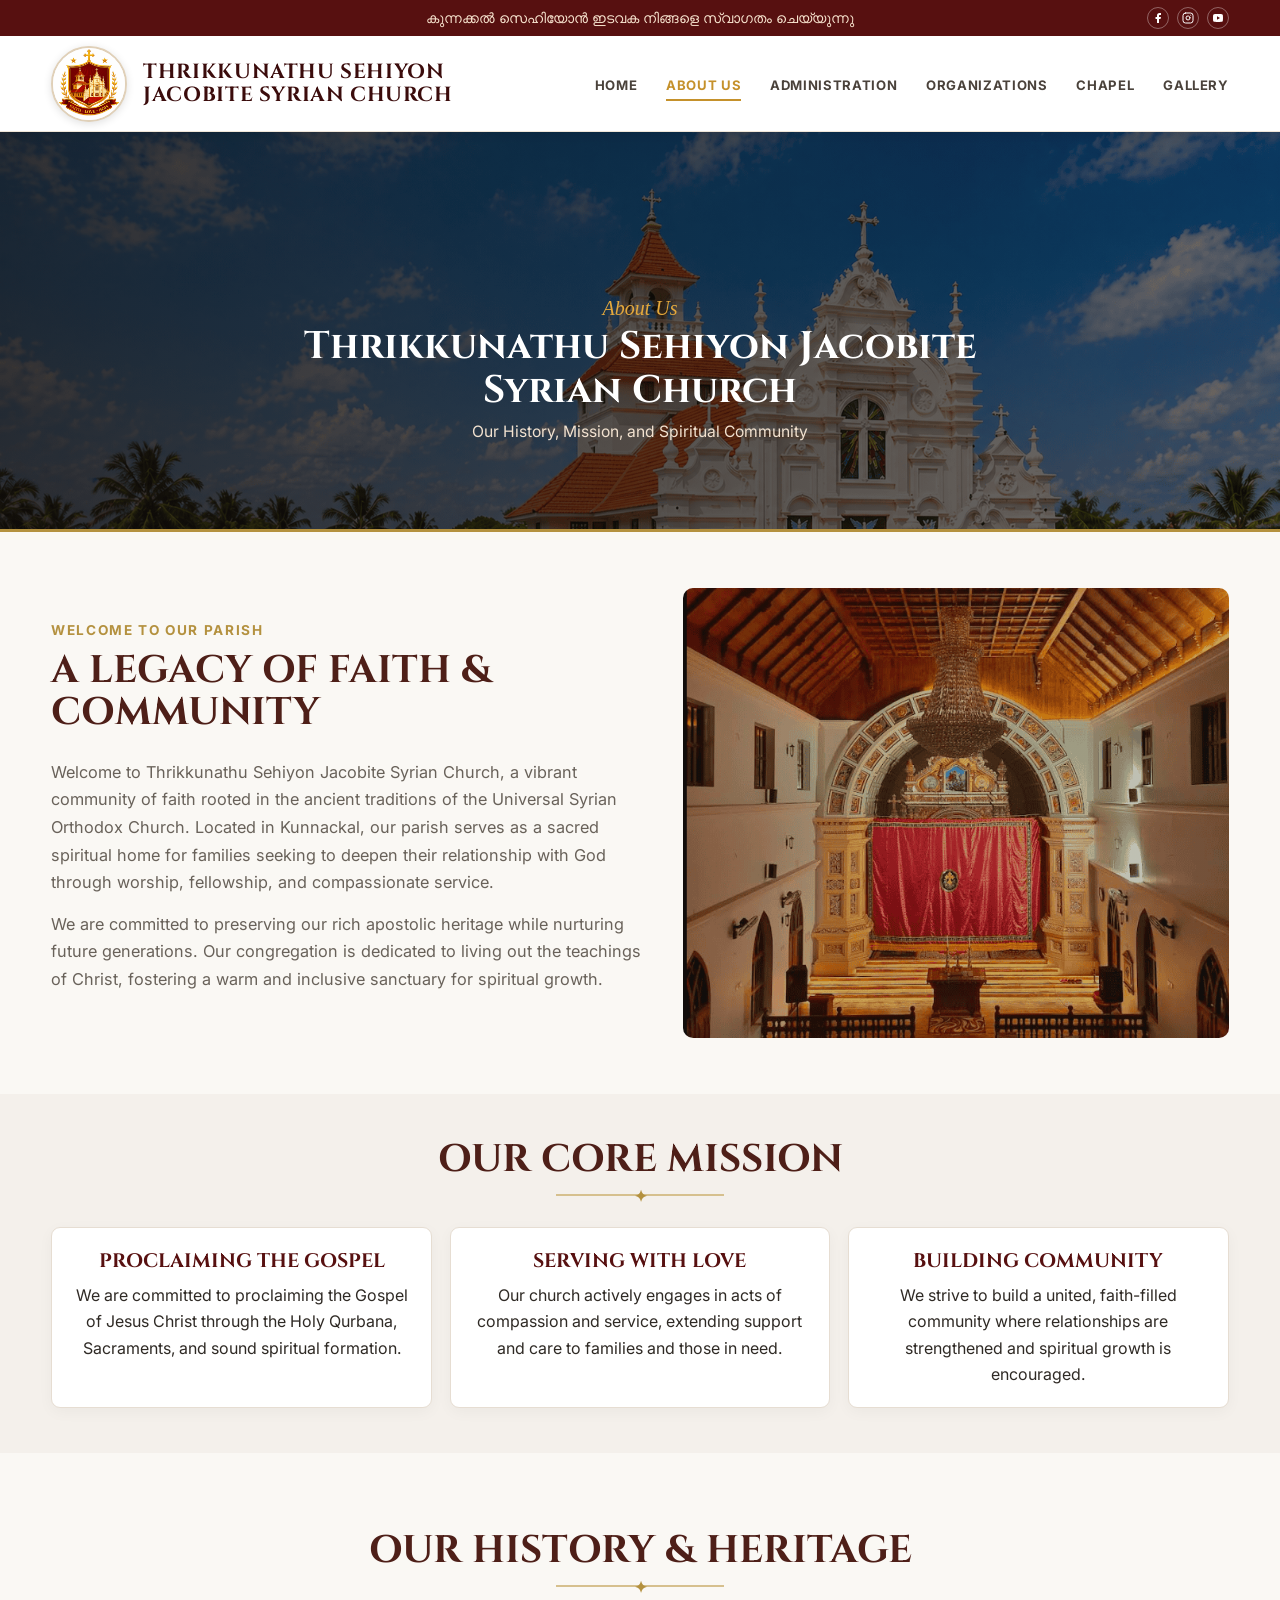
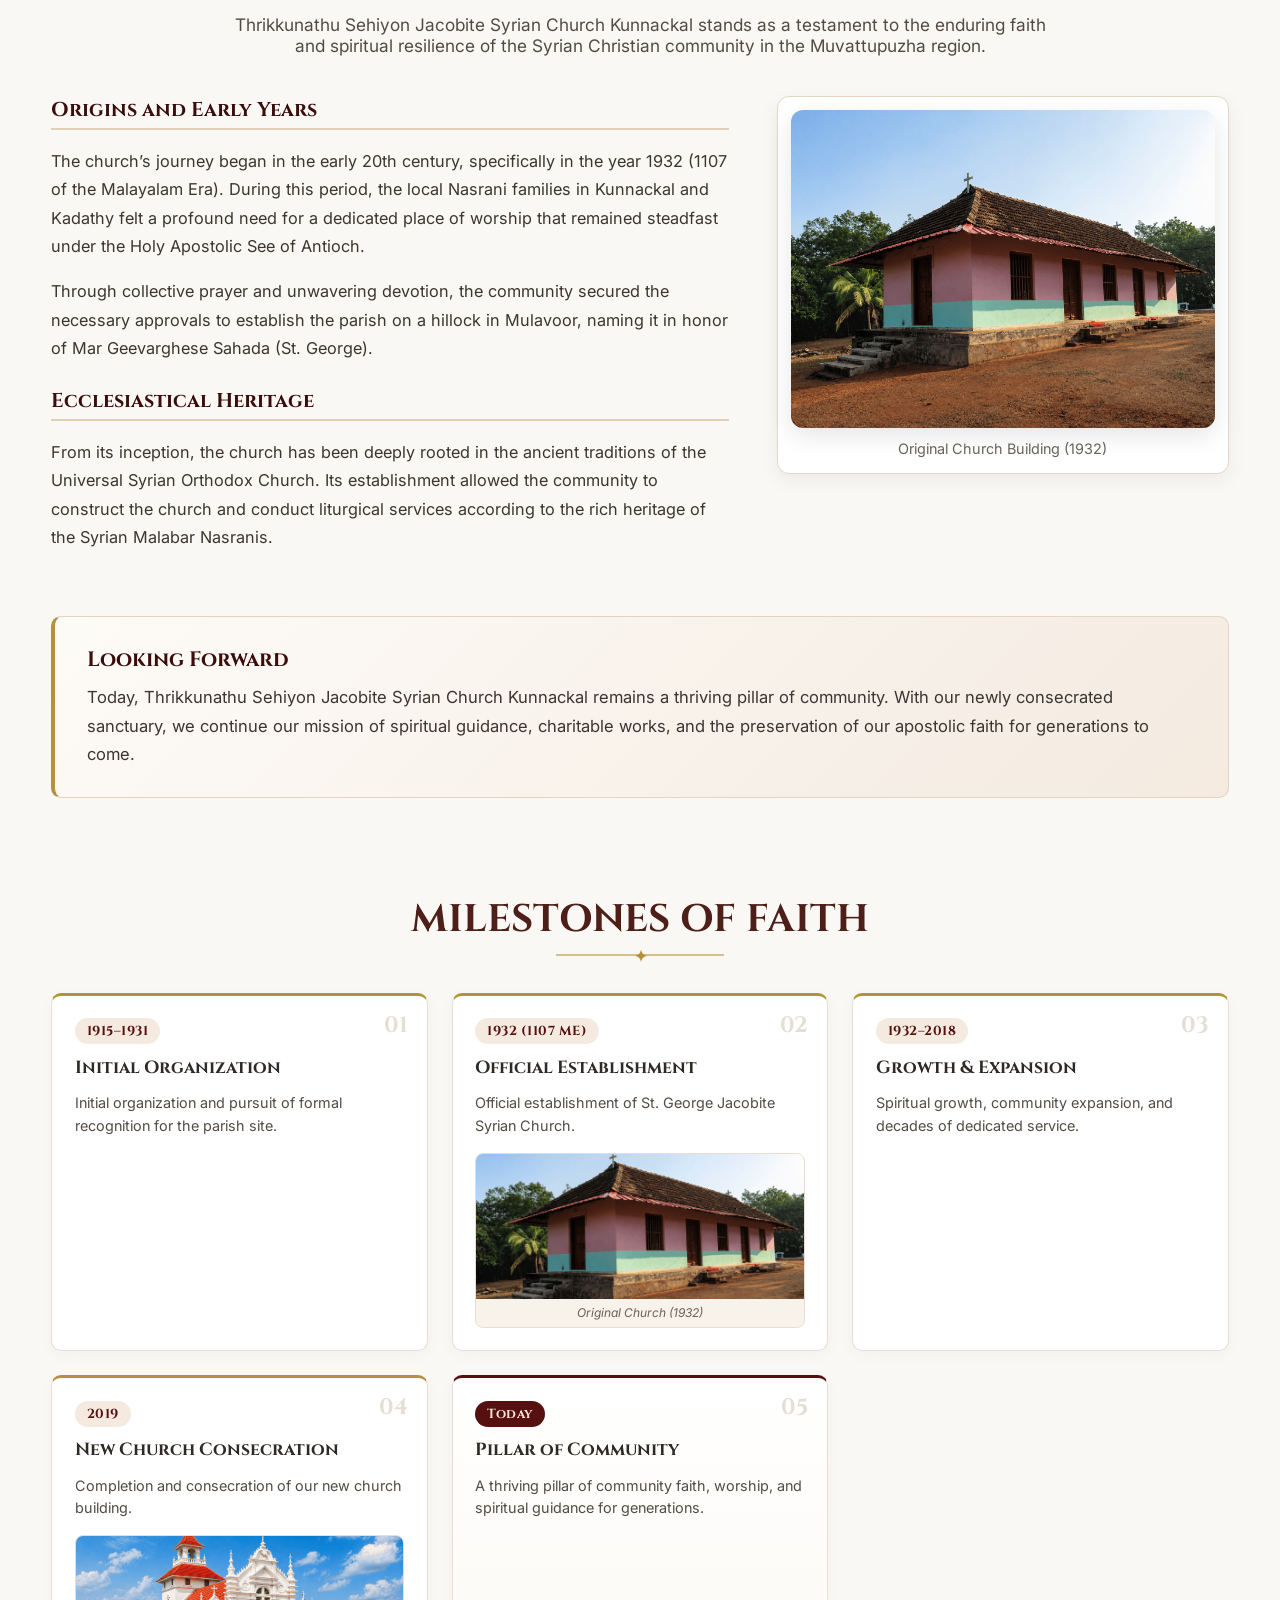
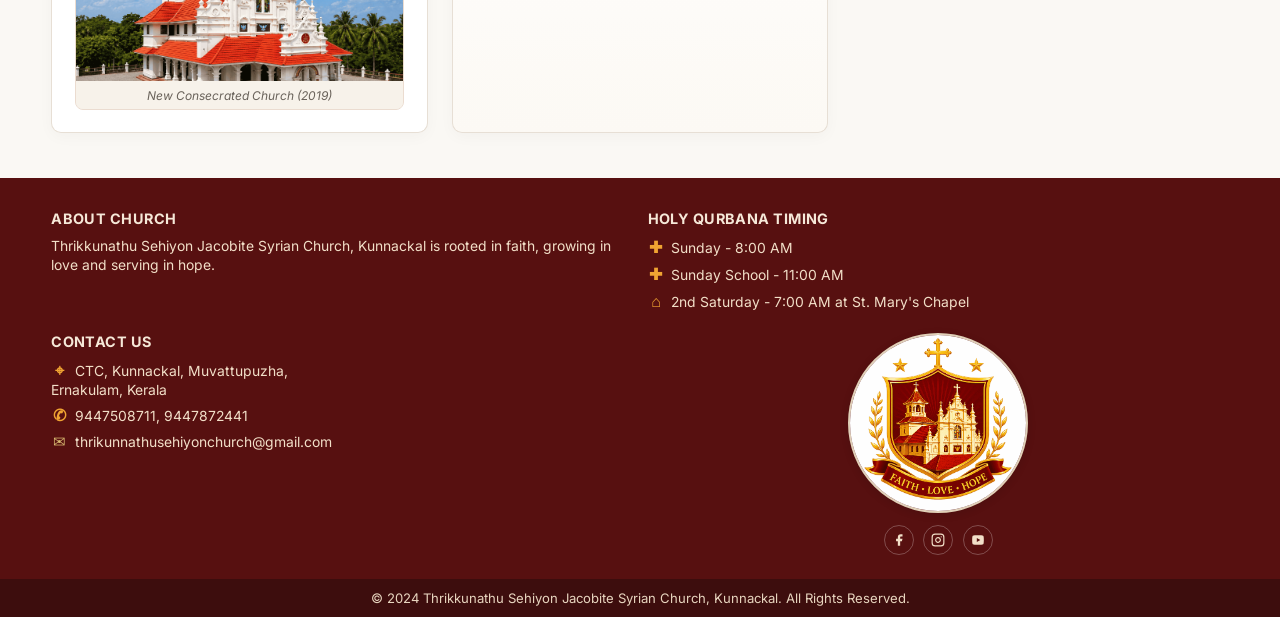
==== commit 7cc3bcbb: "changes" ====
--- a/about.html
+++ b/about.html
@@ -241,7 +241,7 @@
             </p>
           </div>
           <div class="footer-mass">
-            <h6>Holy Mass Timing</h6>
+            <h6>Holy Qurbana Timing</h6>
             <p><span class="ficon ficon-contact">✚</span>Sunday - 8:00 AM</p>
             <p><span class="ficon ficon-contact">✚</span>Sunday School - 11:00 AM</p>
             <p><span class="ficon ficon-contact">⌂</span>2nd Saturday - 7:00 AM at St. Mary's Chapel</p>
@@ -252,7 +252,7 @@
               <span class="ficon ficon-contact">⌖</span>CTC, Kunnackal, Muvattupuzha,<br />
               Ernakulam, Kerala
             </p>
-            <p><span class="ficon ficon-contact">✆</span>0480 280xxxx</p>
+            <p><span class="ficon ficon-contact">✆</span><a href="tel:9447508711">9447508711</a>, <a href="tel:9447872441">9447872441</a></p>
             <p><span class="ficon">✉</span><a href="mailto:thrikunnathusehiyonchurch@gmail.com">thrikunnathusehiyonchurch@gmail.com</a></p>
           </div>
 
